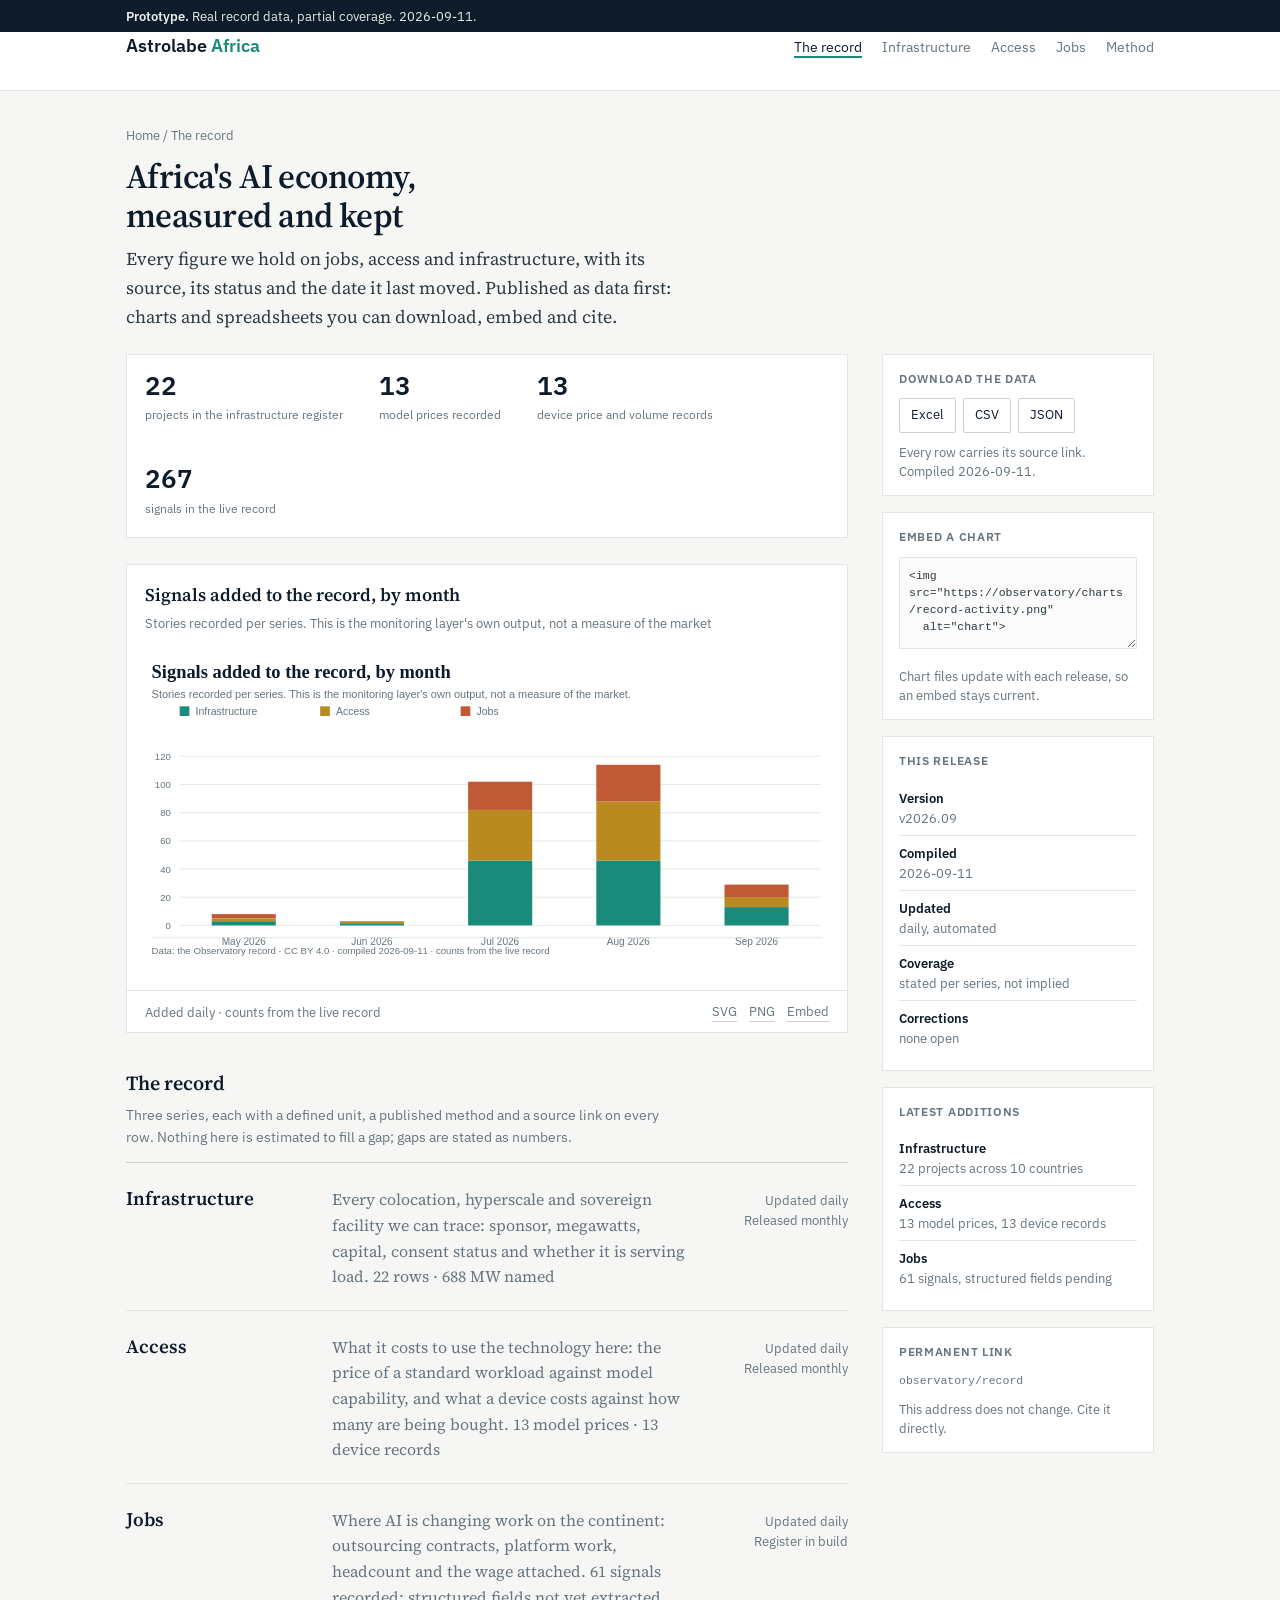
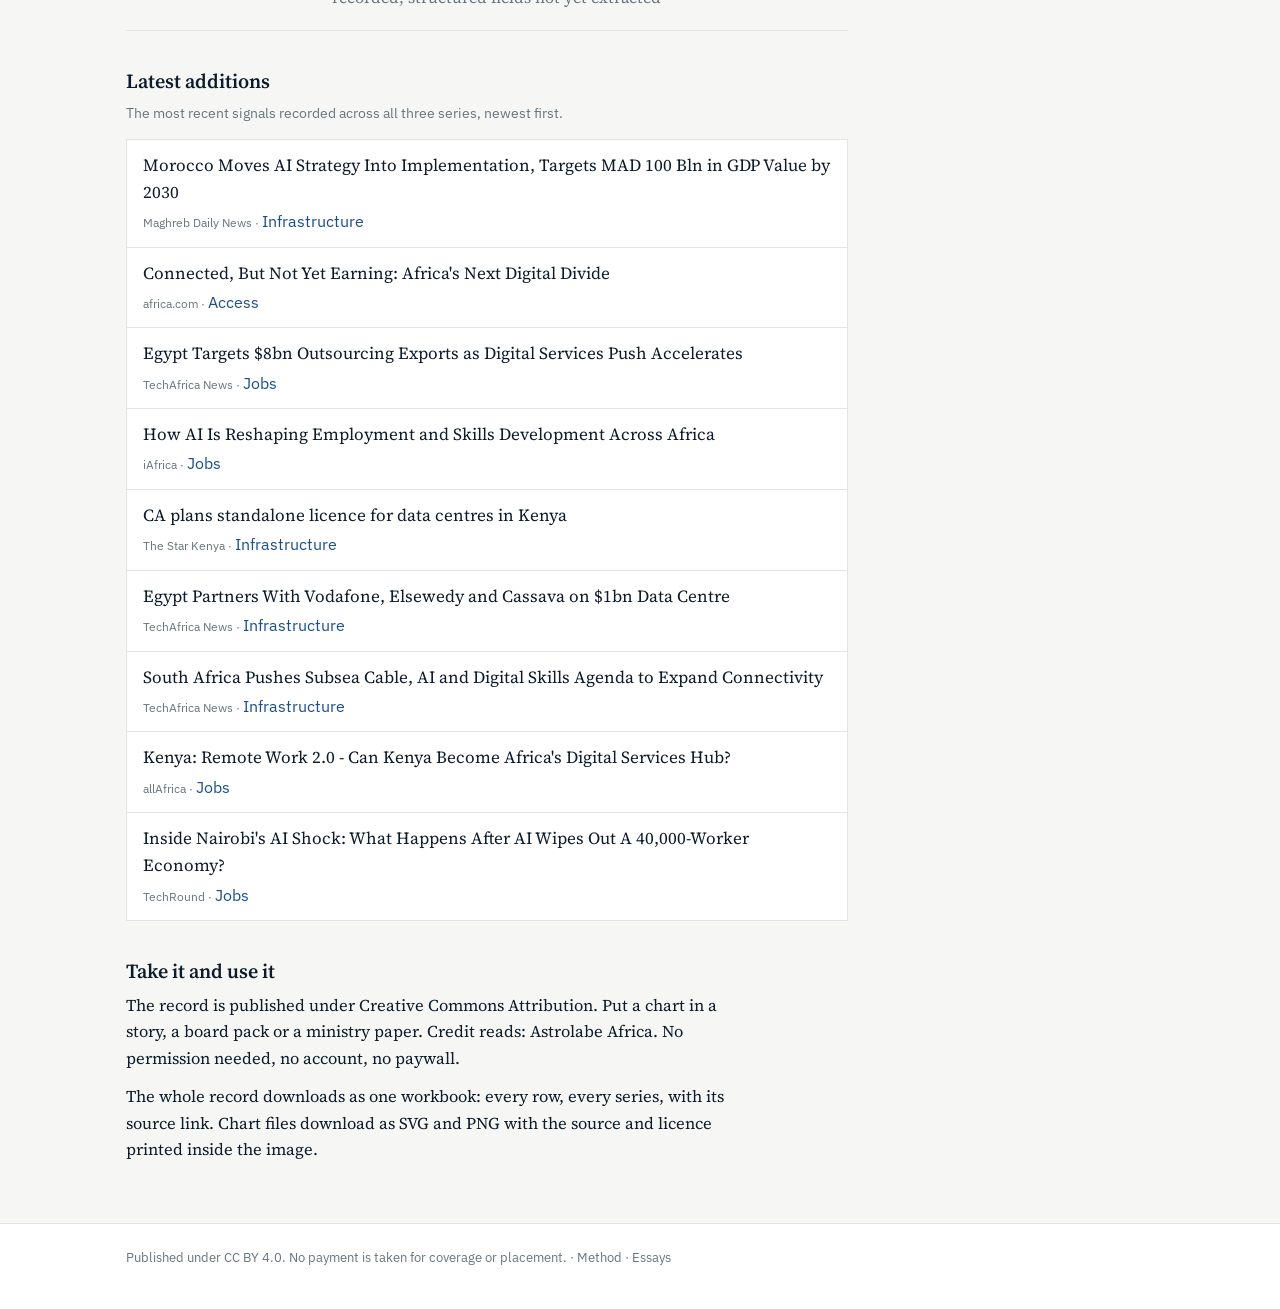
==== index.html @ ad00f9d3 "Whole site in the shareable-chart system Home (monitoring index), Infrastructure, Access, Jobs, Meth" ====
<!DOCTYPE html>
<html lang="en">
<head>
<meta charset="utf-8">
<meta name="viewport" content="width=device-width, initial-scale=1">
<title>The record — Africa&#x27;s AI economy, measured</title>
<link rel="preconnect" href="https://fonts.googleapis.com">
<link rel="preconnect" href="https://fonts.gstatic.com" crossorigin>
<link href="https://fonts.googleapis.com/css2?family=Source+Serif+4:opsz,wght@8..60,400;8..60,600&family=IBM+Plex+Sans:wght@400;500;600&display=swap" rel="stylesheet">
<link rel="stylesheet" href="css/style.css">
</head>
<body>
<div class="flag"><div class="wrap"><b>Prototype.</b> Real record data, partial coverage. 2026-09-11.</div></div>
<header class="masthead"><div class="wrap">
  <a class="mark" href="index.html">Astrolabe <span>Africa</span></a>
  <nav class="nav"><a class="here" href="index.html">The record</a><a href="infrastructure.html">Infrastructure</a><a href="access.html">Access</a><a href="jobs.html">Jobs</a><a href="method.html">Method</a></nav>
</div></header>
<header class="title"><div class="wrap">
  <div class="crumb"><a href="index.html">Home</a> / The record</div>
  <h1>Africa&#x27;s AI economy, measured and kept</h1>
  <p class="standfirst">Every figure we hold on jobs, access and infrastructure, with its source, its status and the date it last moved. Published as data first: charts and spreadsheets you can download, embed and cite.</p>
</div></header>
<div class="wrap layout">
  <div>
    <div class="readout">
      <div><b>22</b><small>projects in the infrastructure register</small></div>
      <div><b>13</b><small>model prices recorded</small></div>
      <div><b>13</b><small>device price and volume records</small></div>
      <div><b>267</b><small>signals in the live record</small></div>
    </div>
    
    <div class="frame">
      <div class="frame-head">
        <h2>Signals added to the record, by month</h2>
        <p>Stories recorded per series. This is the monitoring layer&#x27;s own output, not a measure of the market</p>
      </div>
      <img src="charts/record-activity.svg" alt="Signals added to the record, by month">
      <div class="frame-foot">
        <span>Added daily · counts from the live record</span>
        <span class="dl">
          <a href="charts/record-activity.svg" download>SVG</a>
          <a href="charts/record-activity.png" download>PNG</a>
          <a href="#embed">Embed</a>
        </span>
      </div>
    </div>
    <h2 class="sec">The record</h2>
    <p class="sec-note">Three series, each with a defined unit, a published method and a source link on every row.
    Nothing here is estimated to fill a gap; gaps are stated as numbers.</p>
    
    <div class="series">
      <div class="row">
        <div><h3><a href="infrastructure.html">Infrastructure</a></h3></div>
        <div><p>Every colocation, hyperscale and sovereign facility we can trace: sponsor, megawatts, capital,
        consent status and whether it is serving load. <span class="muted">22 rows ·
        688 MW named</span></p></div>
        <div class="cad">Updated daily<br>Released monthly</div>
      </div>
      <div class="row">
        <div><h3><a href="access.html">Access</a></h3></div>
        <div><p>What it costs to use the technology here: the price of a standard workload against model
        capability, and what a device costs against how many are being bought. <span class="muted">
        13 model prices · 13 device records</span></p></div>
        <div class="cad">Updated daily<br>Released monthly</div>
      </div>
      <div class="row">
        <div><h3><a href="jobs.html">Jobs</a></h3></div>
        <div><p>Where AI is changing work on the continent: outsourcing contracts, platform work, headcount
        and the wage attached. <span class="muted">61 signals recorded; structured fields
        not yet extracted</span></p></div>
        <div class="cad">Updated daily<br>Register in build</div>
      </div>
    </div>
    <h2 class="sec">Latest additions</h2>
    <p class="sec-note">The most recent signals recorded across all three series, newest first.</p>
    <ul class="feed"><li><span class="feed-t">Morocco Moves AI Strategy Into Implementation, Targets MAD 100 Bln in GDP Value by 2030</span><span class="meta">Maghreb Daily News · <a href="infrastructure.html">Infrastructure</a></span></li><li><span class="feed-t">Connected, But Not Yet Earning: Africa&#x27;s Next Digital Divide</span><span class="meta">africa.com · <a href="access.html">Access</a></span></li><li><span class="feed-t">Egypt Targets $8bn Outsourcing Exports as Digital Services Push Accelerates</span><span class="meta">TechAfrica News · <a href="jobs.html">Jobs</a></span></li><li><span class="feed-t">How AI Is Reshaping Employment and Skills Development Across Africa</span><span class="meta">iAfrica · <a href="jobs.html">Jobs</a></span></li><li><span class="feed-t">CA plans standalone licence for data centres in Kenya</span><span class="meta">The Star Kenya · <a href="infrastructure.html">Infrastructure</a></span></li><li><span class="feed-t">Egypt Partners With Vodafone, Elsewedy and Cassava on $1bn Data Centre</span><span class="meta">TechAfrica News · <a href="infrastructure.html">Infrastructure</a></span></li><li><span class="feed-t">South Africa Pushes Subsea Cable, AI and Digital Skills Agenda to Expand Connectivity</span><span class="meta">TechAfrica News · <a href="infrastructure.html">Infrastructure</a></span></li><li><span class="feed-t">Kenya: Remote Work 2.0 - Can Kenya Become Africa&#x27;s Digital Services Hub?</span><span class="meta">allAfrica · <a href="jobs.html">Jobs</a></span></li><li><span class="feed-t">Inside Nairobi&#x27;s AI Shock: What Happens After AI Wipes Out A 40,000-Worker Economy?</span><span class="meta">TechRound · <a href="jobs.html">Jobs</a></span></li></ul>
    <h2 class="sec">Take it and use it</h2>
    <div class="prose">
      <p>The record is published under Creative Commons Attribution. Put a chart in a story, a board pack or a
      ministry paper. Credit reads: Astrolabe Africa. No permission needed, no account, no paywall.</p>
      <p>The whole record downloads as one workbook: every row, every series, with its source link. Chart files
      download as SVG and PNG with the source and licence printed inside the image.</p>
    </div></div>

  <aside class="side">
    <div class="box">
      <h3>Download the data</h3>
      <div class="files"><a href="data/ai-access-observatory.xlsx" download>Excel</a><a href="data/items.csv" download>CSV</a><a href="data/items.json" download>JSON</a></div>
      <p>Every row carries its source link. Compiled 2026-09-11.</p>
    </div>
    <div class="box" id="embed">
      <h3>Embed a chart</h3>
      <textarea readonly>&lt;img src="https://observatory/charts/record-activity.png"
  alt="chart"&gt;</textarea>
      <p>Chart files update with each release, so an embed stays current.</p>
    </div>
    <div class="box">
      <h3>This release</h3>
      <ul><li><b>Version</b>v2026.09</li><li><b>Compiled</b>2026-09-11</li><li><b>Updated</b>daily, automated</li><li><b>Coverage</b>stated per series, not implied</li><li><b>Corrections</b>none open</li></ul>
    </div>
    <div class="box">
      <h3>Latest additions</h3>
      <ul><li><b>Infrastructure</b>22 projects across 10 countries</li><li><b>Access</b>13 model prices, 13 device records</li><li><b>Jobs</b>61 signals, structured fields pending</li></ul>
    </div>
    <div class="box">
      <h3>Permanent link</h3>
      <div class="perm">observatory/record</div>
      <p>This address does not change. Cite it directly.</p>
    </div>
  </aside>
</div>
<footer><div class="wrap">
  Published under CC BY 4.0. No payment is taken for coverage or placement.
  · <a href="method.html">Method</a> · <a href="analysis.html">Essays</a>
</div></footer>
</body>
</html>
---- css/style.css ----
/* Observatory design system: one ground, one ink, colour reserved for data.
   Serif for reading, sans for numerals and interface. Thin rules, no shadow. */
:root{
  --ground:#F6F7F5; --surface:#FFFFFF; --ink:#0D1B2A; --muted:#66757F;
  --rule:#E2E5E2; --rule-strong:#C9D2CB;
  --live:#1A8A7A; --plan:#B98A1F; --jobs:#C05A36; --action:#1B4F8A;
  --serif:"Source Serif 4",Georgia,"Times New Roman",serif;
  --sans:"IBM Plex Sans",-apple-system,"Segoe UI",Helvetica,Arial,sans-serif;
}
*{box-sizing:border-box}
body{margin:0;background:var(--ground);color:var(--ink);font-family:var(--serif);font-size:17px;
     line-height:1.6;font-variant-numeric:tabular-nums;-webkit-font-smoothing:antialiased}
a{color:var(--action);text-decoration:none;border-bottom:1px solid rgba(27,79,138,.28)}
a:hover{border-bottom-color:var(--action)}
a:focus-visible,button:focus-visible{outline:2px solid var(--action);outline-offset:3px}
.wrap{max-width:1080px;margin:0 auto;padding:0 26px}

/* chrome */
.flag{background:var(--ink);color:#E7EDE8;font-family:var(--sans);font-size:12.5px;padding:6px 0}
.flag b{font-weight:600}
.masthead{background:var(--surface);border-bottom:1px solid var(--rule)}
.masthead .wrap{display:flex;align-items:baseline;gap:30px;height:58px}
.mark{font-family:var(--sans);font-weight:600;font-size:18px;color:var(--ink);border:0}
.mark span{color:var(--live)}
.nav{margin-left:auto;display:flex;gap:20px;font-family:var(--sans);font-size:14px}
.nav a{color:var(--muted);border:0}
.nav a:hover{color:var(--ink)}
.nav a.here{color:var(--ink);box-shadow:inset 0 -2px 0 var(--live)}

/* page title */
header.title{padding:34px 0 22px}
.crumb{font-family:var(--sans);font-size:12.5px;color:var(--muted);margin-bottom:12px}
.crumb a{color:var(--muted);border:0}
h1{font-size:34px;line-height:1.15;letter-spacing:-.016em;margin:0 0 10px;max-width:26ch;font-weight:600}
.standfirst{font-size:18px;color:#2C3A43;margin:0;max-width:64ch}

/* layout */
.layout{display:grid;grid-template-columns:minmax(0,1fr) 272px;gap:34px;padding-bottom:48px;align-items:start}

/* chart frame: the unit of publication */
.frame{background:var(--surface);border:1px solid var(--rule);margin-bottom:26px}
.frame-head{padding:16px 18px 0}
.frame-head h2{font-size:18px;font-weight:600;margin:0 0 3px}
.frame-head p{font-family:var(--sans);font-size:12.5px;color:var(--muted);margin:0}
.frame img{display:block;width:100%;height:auto;padding:12px 0 0}
.frame-foot{display:flex;gap:14px;align-items:center;flex-wrap:wrap;border-top:1px solid var(--rule);
            margin-top:12px;padding:10px 18px;font-family:var(--sans);font-size:12.5px;color:var(--muted)}
.frame-foot .dl{margin-left:auto;display:flex;gap:12px}
.frame-foot a{color:var(--muted);border-bottom-color:var(--rule-strong)}
.frame-foot a:hover{color:var(--ink);border-bottom-color:var(--ink)}

/* sections and prose */
h2.sec{font-size:20px;font-weight:600;margin:34px 0 6px}
.sec-note{font-family:var(--sans);font-size:13.5px;color:var(--muted);margin:0 0 14px;max-width:70ch}
.prose{max-width:70ch}
.prose h3{font-size:16.5px;margin:20px 0 5px}
.prose h3:first-child{margin-top:0}
.prose p{margin:0 0 12px;font-size:16.5px}
.prose p.bullet{padding-left:16px;text-indent:-16px;color:#2C3A43}

/* register tables */
table.register{width:100%;border-collapse:collapse;background:var(--surface);border:1px solid var(--rule);
               font-family:var(--sans);font-size:13.5px;margin-bottom:8px}
.register th{text-align:left;font-weight:600;color:var(--muted);font-size:11.5px;letter-spacing:.06em;
             text-transform:uppercase;padding:11px 12px;border-bottom:1px solid var(--rule-strong)}
.register td{padding:11px 12px;border-bottom:1px solid var(--rule);vertical-align:top}
.register tr:last-child td{border-bottom:0}
.register td.num{text-align:right;white-space:nowrap}
.register .pr a{font-weight:600;border:0}
.register .sub{display:block;color:var(--muted);font-size:12px;margin-top:2px}
.register .chg{color:var(--muted);font-size:12.5px;white-space:nowrap}
.register .muted{color:#9AA6A0}
.register a.src{color:var(--muted);border:0;font-size:12.5px}
.st{display:inline-flex;align-items:center;gap:6px;white-space:nowrap}
.st i{width:7px;height:7px;border-radius:50%;display:inline-block}
.st.live i{background:var(--live)}
.st.build i{background:var(--plan)}
.st.soft i{background:#9AA6A0}
.st.official i{background:var(--live)}
.st.reported i{background:var(--plan)}
.st.third i{background:#9AA6A0}

/* readouts */
.readout{display:flex;gap:36px;flex-wrap:wrap;background:var(--surface);border:1px solid var(--rule);
         padding:16px 18px;margin-bottom:26px}
.readout div{min-width:110px}
.readout b{display:block;font-family:var(--sans);font-size:26px;font-weight:600;line-height:1.15}
.readout small{font-family:var(--sans);font-size:12px;color:var(--muted)}

/* series index */
.series{border-top:1px solid var(--rule-strong);margin-bottom:26px}
.series .row{display:grid;grid-template-columns:180px minmax(0,1fr) 132px;gap:26px;padding:20px 0;
             border-bottom:1px solid var(--rule);align-items:baseline}
.series h3{margin:0;font-size:19px;font-weight:600}
.series h3 a{border:0;color:inherit}
.series p{margin:4px 0 0;color:var(--muted);font-size:16px}
.series .cad{font-family:var(--sans);font-size:12.5px;color:var(--muted);text-align:right}

/* feed */
ul.feed{list-style:none;margin:0 0 26px;padding:0;background:var(--surface);border:1px solid var(--rule)}
ul.feed li{padding:12px 16px;border-bottom:1px solid var(--rule)}
ul.feed li:last-child{border-bottom:0}
ul.feed a{border:0;font-size:16px}
ul.feed .meta{display:block;font-family:var(--sans);font-size:12px;color:var(--muted);margin-top:3px}

/* side rail */
.side .box{background:var(--surface);border:1px solid var(--rule);padding:15px 16px;margin-bottom:16px}
.side h3{font-family:var(--sans);font-size:11.5px;letter-spacing:.06em;text-transform:uppercase;
         color:var(--muted);margin:0 0 10px;font-weight:600}
.side .files{display:flex;flex-wrap:wrap;gap:7px}
.side .files a{font-family:var(--sans);font-size:13px;padding:6px 11px;border:1px solid var(--rule-strong);
               color:var(--ink);border-radius:2px}
.side .files a:hover{border-color:var(--ink)}
.side p{font-family:var(--sans);font-size:12.5px;color:var(--muted);margin:10px 0 0;line-height:1.5}
.side ul{margin:0;padding:0;list-style:none;font-family:var(--sans);font-size:12.5px}
.side li{padding:7px 0;border-bottom:1px solid var(--rule);color:var(--muted)}
.side li:last-child{border-bottom:0}
.side li b{display:block;color:var(--ink);font-weight:600}
.side textarea{width:100%;height:92px;padding:9px;border:1px solid var(--rule);background:#FAFBFA;color:#2C3A43;
               resize:vertical;line-height:1.5;font-family:ui-monospace,Menlo,Consolas,monospace;font-size:11.5px}
.perm{font-family:ui-monospace,Menlo,Consolas,monospace;font-size:11.5px;color:var(--muted);word-break:break-all}

footer{background:var(--surface);border-top:1px solid var(--rule);padding:24px 0 40px;
       font-family:var(--sans);font-size:13px;color:var(--muted)}
footer a{color:var(--muted);border:0}
footer a:hover{color:var(--ink)}

@media (max-width:900px){
  .layout{grid-template-columns:1fr}
  .nav{display:none}
  h1{font-size:27px}
  .series .row{grid-template-columns:1fr;gap:6px}
  .series .cad{text-align:left}
}
@media (prefers-reduced-motion:reduce){*{transition:none!important;animation:none!important}}
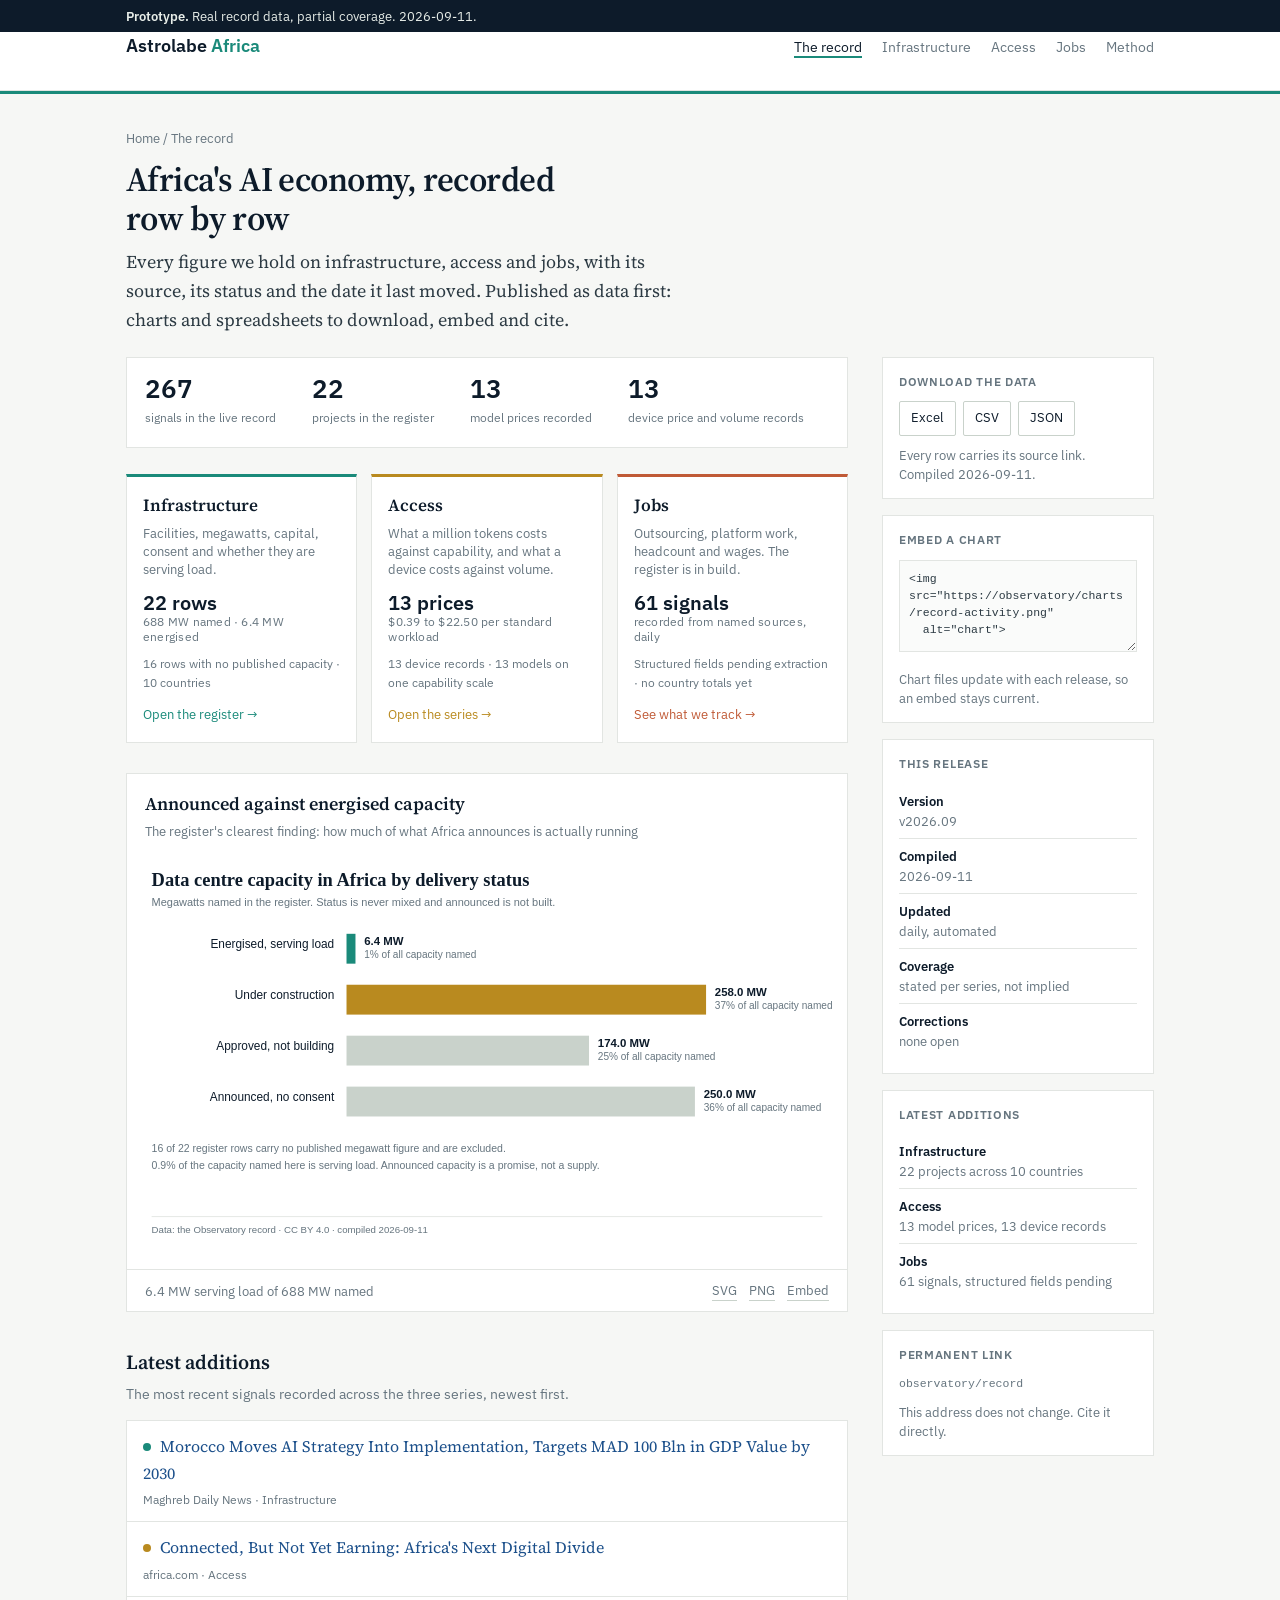
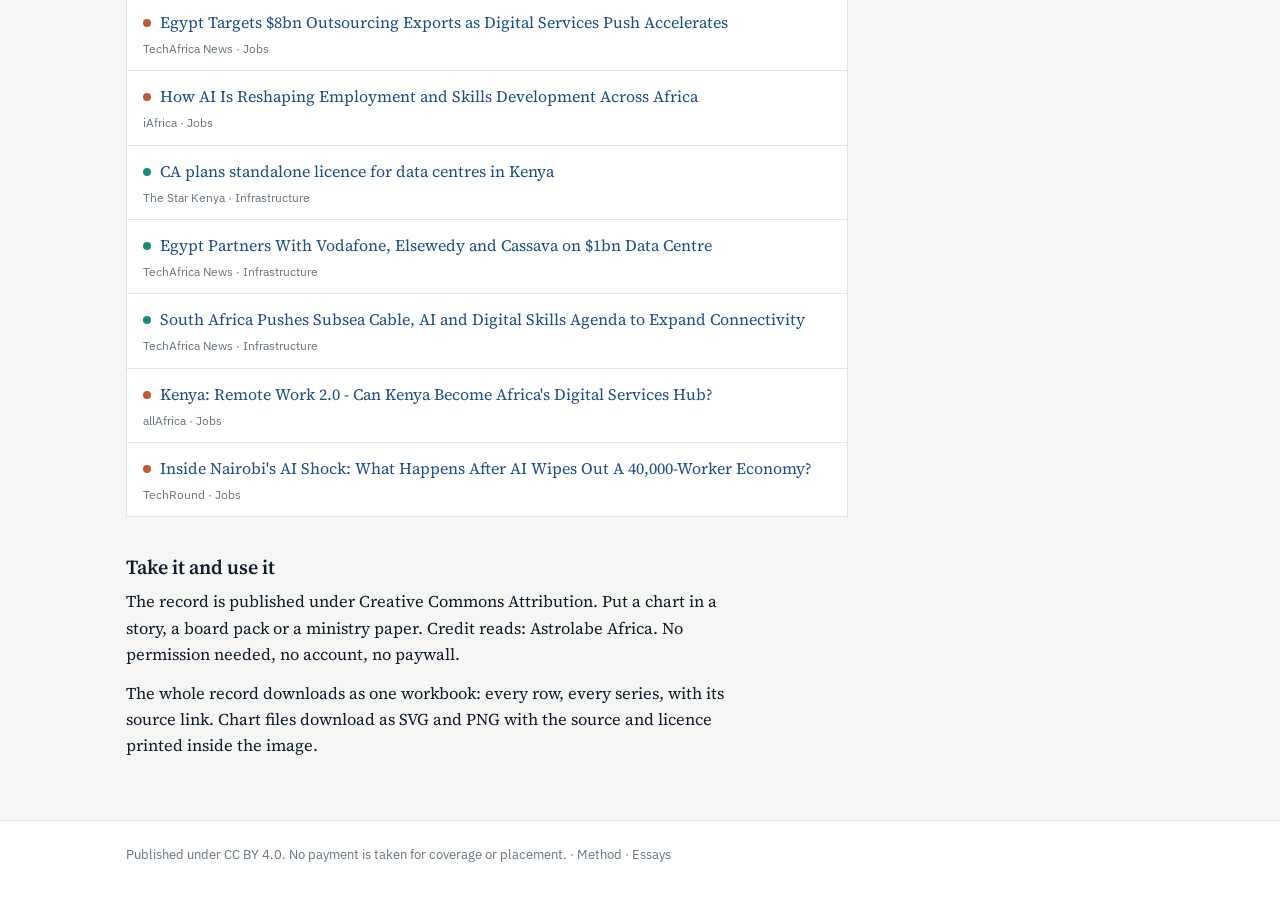
==== commit 1e95ba85: "Whole site in the shareable-chart system Home (monitoring index), Infrastructure, Access, Jobs, Meth" ====
--- a/index.html
+++ b/index.html
@@ -15,65 +15,63 @@
   <a class="mark" href="index.html">Astrolabe <span>Africa</span></a>
   <nav class="nav"><a class="here" href="index.html">The record</a><a href="infrastructure.html">Infrastructure</a><a href="access.html">Access</a><a href="jobs.html">Jobs</a><a href="method.html">Method</a></nav>
 </div></header>
+<div class="accent-rule"></div>
 <header class="title"><div class="wrap">
   <div class="crumb"><a href="index.html">Home</a> / The record</div>
-  <h1>Africa&#x27;s AI economy, measured and kept</h1>
-  <p class="standfirst">Every figure we hold on jobs, access and infrastructure, with its source, its status and the date it last moved. Published as data first: charts and spreadsheets you can download, embed and cite.</p>
+  <h1>Africa&#x27;s AI economy, recorded row by row</h1>
+  <p class="standfirst">Every figure we hold on infrastructure, access and jobs, with its source, its status and the date it last moved. Published as data first: charts and spreadsheets to download, embed and cite.</p>
 </div></header>
 <div class="wrap layout">
   <div>
     <div class="readout">
-      <div><b>22</b><small>projects in the infrastructure register</small></div>
+      <div><b>267</b><small>signals in the live record</small></div>
+      <div><b>22</b><small>projects in the register</small></div>
       <div><b>13</b><small>model prices recorded</small></div>
       <div><b>13</b><small>device price and volume records</small></div>
-      <div><b>267</b><small>signals in the live record</small></div>
+    </div>
+    
+    <div class="buckets">
+      <div class="bucket b-infra">
+        <h3><a href="infrastructure.html">Infrastructure</a></h3>
+        <p class="what">Facilities, megawatts, capital, consent and whether they are serving load.</p>
+        <div class="stat">22 rows<small>688 MW named · 6.4 MW energised</small></div>
+        <div class="rows">16 rows with no published capacity · 10 countries</div>
+        <a class="go" href="infrastructure.html">Open the register &rarr;</a>
+      </div>
+      <div class="bucket b-access">
+        <h3><a href="access.html">Access</a></h3>
+        <p class="what">What a million tokens costs against capability, and what a device costs against volume.</p>
+        <div class="stat">13 prices<small>$0.39 to $22.50 per standard workload</small></div>
+        <div class="rows">13 device records · 13 models on one capability scale</div>
+        <a class="go" href="access.html">Open the series &rarr;</a>
+      </div>
+      <div class="bucket b-jobs">
+        <h3><a href="jobs.html">Jobs</a></h3>
+        <p class="what">Outsourcing, platform work, headcount and wages. The register is in build.</p>
+        <div class="stat">61 signals<small>recorded from named sources, daily</small></div>
+        <div class="rows">Structured fields pending extraction · no country totals yet</div>
+        <a class="go" href="jobs.html">See what we track &rarr;</a>
+      </div>
     </div>
     
     <div class="frame">
       <div class="frame-head">
-        <h2>Signals added to the record, by month</h2>
-        <p>Stories recorded per series. This is the monitoring layer&#x27;s own output, not a measure of the market</p>
+        <h2>Announced against energised capacity</h2>
+        <p>The register&#x27;s clearest finding: how much of what Africa announces is actually running</p>
       </div>
-      <img src="charts/record-activity.svg" alt="Signals added to the record, by month">
+      <img src="charts/infra-capacity-by-status.svg" alt="Announced against energised capacity">
       <div class="frame-foot">
-        <span>Added daily · counts from the live record</span>
+        <span>6.4 MW serving load of 688 MW named</span>
         <span class="dl">
-          <a href="charts/record-activity.svg" download>SVG</a>
-          <a href="charts/record-activity.png" download>PNG</a>
+          <a href="charts/infra-capacity-by-status.svg" download>SVG</a>
+          <a href="charts/infra-capacity-by-status.png" download>PNG</a>
           <a href="#embed">Embed</a>
         </span>
       </div>
     </div>
-    <h2 class="sec">The record</h2>
-    <p class="sec-note">Three series, each with a defined unit, a published method and a source link on every row.
-    Nothing here is estimated to fill a gap; gaps are stated as numbers.</p>
-    
-    <div class="series">
-      <div class="row">
-        <div><h3><a href="infrastructure.html">Infrastructure</a></h3></div>
-        <div><p>Every colocation, hyperscale and sovereign facility we can trace: sponsor, megawatts, capital,
-        consent status and whether it is serving load. <span class="muted">22 rows ·
-        688 MW named</span></p></div>
-        <div class="cad">Updated daily<br>Released monthly</div>
-      </div>
-      <div class="row">
-        <div><h3><a href="access.html">Access</a></h3></div>
-        <div><p>What it costs to use the technology here: the price of a standard workload against model
-        capability, and what a device costs against how many are being bought. <span class="muted">
-        13 model prices · 13 device records</span></p></div>
-        <div class="cad">Updated daily<br>Released monthly</div>
-      </div>
-      <div class="row">
-        <div><h3><a href="jobs.html">Jobs</a></h3></div>
-        <div><p>Where AI is changing work on the continent: outsourcing contracts, platform work, headcount
-        and the wage attached. <span class="muted">61 signals recorded; structured fields
-        not yet extracted</span></p></div>
-        <div class="cad">Updated daily<br>Register in build</div>
-      </div>
-    </div>
     <h2 class="sec">Latest additions</h2>
-    <p class="sec-note">The most recent signals recorded across all three series, newest first.</p>
-    <ul class="feed"><li><span class="feed-t">Morocco Moves AI Strategy Into Implementation, Targets MAD 100 Bln in GDP Value by 2030</span><span class="meta">Maghreb Daily News · <a href="infrastructure.html">Infrastructure</a></span></li><li><span class="feed-t">Connected, But Not Yet Earning: Africa&#x27;s Next Digital Divide</span><span class="meta">africa.com · <a href="access.html">Access</a></span></li><li><span class="feed-t">Egypt Targets $8bn Outsourcing Exports as Digital Services Push Accelerates</span><span class="meta">TechAfrica News · <a href="jobs.html">Jobs</a></span></li><li><span class="feed-t">How AI Is Reshaping Employment and Skills Development Across Africa</span><span class="meta">iAfrica · <a href="jobs.html">Jobs</a></span></li><li><span class="feed-t">CA plans standalone licence for data centres in Kenya</span><span class="meta">The Star Kenya · <a href="infrastructure.html">Infrastructure</a></span></li><li><span class="feed-t">Egypt Partners With Vodafone, Elsewedy and Cassava on $1bn Data Centre</span><span class="meta">TechAfrica News · <a href="infrastructure.html">Infrastructure</a></span></li><li><span class="feed-t">South Africa Pushes Subsea Cable, AI and Digital Skills Agenda to Expand Connectivity</span><span class="meta">TechAfrica News · <a href="infrastructure.html">Infrastructure</a></span></li><li><span class="feed-t">Kenya: Remote Work 2.0 - Can Kenya Become Africa&#x27;s Digital Services Hub?</span><span class="meta">allAfrica · <a href="jobs.html">Jobs</a></span></li><li><span class="feed-t">Inside Nairobi&#x27;s AI Shock: What Happens After AI Wipes Out A 40,000-Worker Economy?</span><span class="meta">TechRound · <a href="jobs.html">Jobs</a></span></li></ul>
+    <p class="sec-note">The most recent signals recorded across the three series, newest first.</p>
+    <ul class="feed"><li><span class="dot dot-infra"></span><a href="https://www.maghrebdailynews.com/15755-morocco-moves-ai-strategy-into-implementation-targets-mad-100-bln-in-gdp-value-by-2030.html" target="_blank" rel="noopener">Morocco Moves AI Strategy Into Implementation, Targets MAD 100 Bln in GDP Value by 2030</a><span class="meta">Maghreb Daily News · Infrastructure</span></li><li><span class="dot dot-access"></span><a href="https://www.africa.com/business/connected-but-not-yet-earning-africas-next-digital-divide" target="_blank" rel="noopener">Connected, But Not Yet Earning: Africa&#x27;s Next Digital Divide</a><span class="meta">africa.com · Access</span></li><li><span class="dot dot-jobs"></span><a href="https://techafricanews.com/2026/09/09/egypt-8bn-outsourcing-exports-digital-services/" target="_blank" rel="noopener">Egypt Targets $8bn Outsourcing Exports as Digital Services Push Accelerates</a><span class="meta">TechAfrica News · Jobs</span></li><li><span class="dot dot-jobs"></span><a href="https://iafrica.com/how-ai-is-reshaping-employment-and-skills-development-across-africa/" target="_blank" rel="noopener">How AI Is Reshaping Employment and Skills Development Across Africa</a><span class="meta">iAfrica · Jobs</span></li><li><span class="dot dot-infra"></span><a href="https://www.the-star.co.ke/sasa/technology/2026-09-08-ca-plans-standalone-licence-for-data-centres-in-kenya" target="_blank" rel="noopener">CA plans standalone licence for data centres in Kenya</a><span class="meta">The Star Kenya · Infrastructure</span></li><li><span class="dot dot-infra"></span><a href="https://techafricanews.com/2026/09/08/egypt-vodafone-elsewedy-cassava-1bn-data-centre/" target="_blank" rel="noopener">Egypt Partners With Vodafone, Elsewedy and Cassava on $1bn Data Centre</a><span class="meta">TechAfrica News · Infrastructure</span></li><li><span class="dot dot-infra"></span><a href="https://techafricanews.com/2026/09/08/south-africa-subsea-cable-ai-digital-skills-connectivity/" target="_blank" rel="noopener">South Africa Pushes Subsea Cable, AI and Digital Skills Agenda to Expand Connectivity</a><span class="meta">TechAfrica News · Infrastructure</span></li><li><span class="dot dot-jobs"></span><a href="https://allafrica.com/stories/202609080096.html" target="_blank" rel="noopener">Kenya: Remote Work 2.0 - Can Kenya Become Africa&#x27;s Digital Services Hub?</a><span class="meta">allAfrica · Jobs</span></li><li><span class="dot dot-jobs"></span><a href="https://techround.co.uk/artificial-intelligence/inside-nairobis-ai-shock-what-happens-after-ai-wipes-out-a-40000-worker-economy/" target="_blank" rel="noopener">Inside Nairobi&#x27;s AI Shock: What Happens After AI Wipes Out A 40,000-Worker Economy?</a><span class="meta">TechRound · Jobs</span></li></ul>
     <h2 class="sec">Take it and use it</h2>
     <div class="prose">
       <p>The record is published under Creative Commons Attribution. Put a chart in a story, a board pack or a
--- a/css/style.css
+++ b/css/style.css
@@ -25,7 +25,7 @@
 .nav{margin-left:auto;display:flex;gap:20px;font-family:var(--sans);font-size:14px}
 .nav a{color:var(--muted);border:0}
 .nav a:hover{color:var(--ink)}
-.nav a.here{color:var(--ink);box-shadow:inset 0 -2px 0 var(--live)}
+.nav a.here{color:var(--ink);box-shadow:inset 0 -2px 0 var(--accent,var(--live))}
 
 /* page title */
 header.title{padding:34px 0 22px}
@@ -133,3 +133,36 @@
   .series .cad{text-align:left}
 }
 @media (prefers-reduced-motion:reduce){*{transition:none!important;animation:none!important}}
+
+
+/* ---------- per-pillar identity: the bucket colours ---------- */
+body.dim-jobs{--accent:#C05A36}
+body.dim-access{--accent:#B98A1F}
+body.dim-infra{--accent:#1A8A7A}
+.accent-rule{height:3px;background:var(--accent,var(--live))}
+.crumb .chip{display:inline-block;width:9px;height:9px;border-radius:50%;background:var(--accent,var(--live));margin-right:7px}
+
+/* ---------- bucket cards (home) ---------- */
+.buckets{display:grid;grid-template-columns:repeat(3,minmax(0,1fr));gap:14px;margin:0 0 30px}
+.bucket{background:var(--surface);border:1px solid var(--rule);border-top:3px solid var(--b);padding:15px 16px 14px}
+.bucket h3{margin:0 0 2px;font-size:17px;font-weight:600}
+.bucket h3 a{color:inherit;border:0}
+.bucket .what{margin:5px 0 12px;font-family:var(--sans);font-size:12.5px;color:var(--muted);line-height:1.45}
+.bucket .stat{font-family:var(--sans);font-size:20px;font-weight:600;line-height:1.25}
+.bucket .stat small{display:block;font-size:11.5px;font-weight:400;color:var(--muted);letter-spacing:.02em}
+.bucket .rows{margin-top:10px;font-family:var(--sans);font-size:12px;color:var(--muted)}
+.bucket .go{display:inline-block;margin-top:12px;font-family:var(--sans);font-size:12.5px;color:var(--b);border:0}
+.bucket .go:hover{border-bottom:1px solid var(--b)}
+.b-jobs{--b:#C05A36}
+.b-access{--b:#B98A1F}
+.b-infra{--b:#1A8A7A}
+
+/* ---------- series dots in the record feeds ---------- */
+.dot{display:inline-block;width:8px;height:8px;border-radius:50%;margin-right:9px;vertical-align:1px}
+.dot-jobs{background:#C05A36}
+.dot-access{background:#B98A1F}
+.dot-infra{background:#1A8A7A}
+
+/* ---------- home hero ---------- */
+.lead{font-size:19px;max-width:60ch}
+@media (max-width:900px){.buckets{grid-template-columns:1fr}}
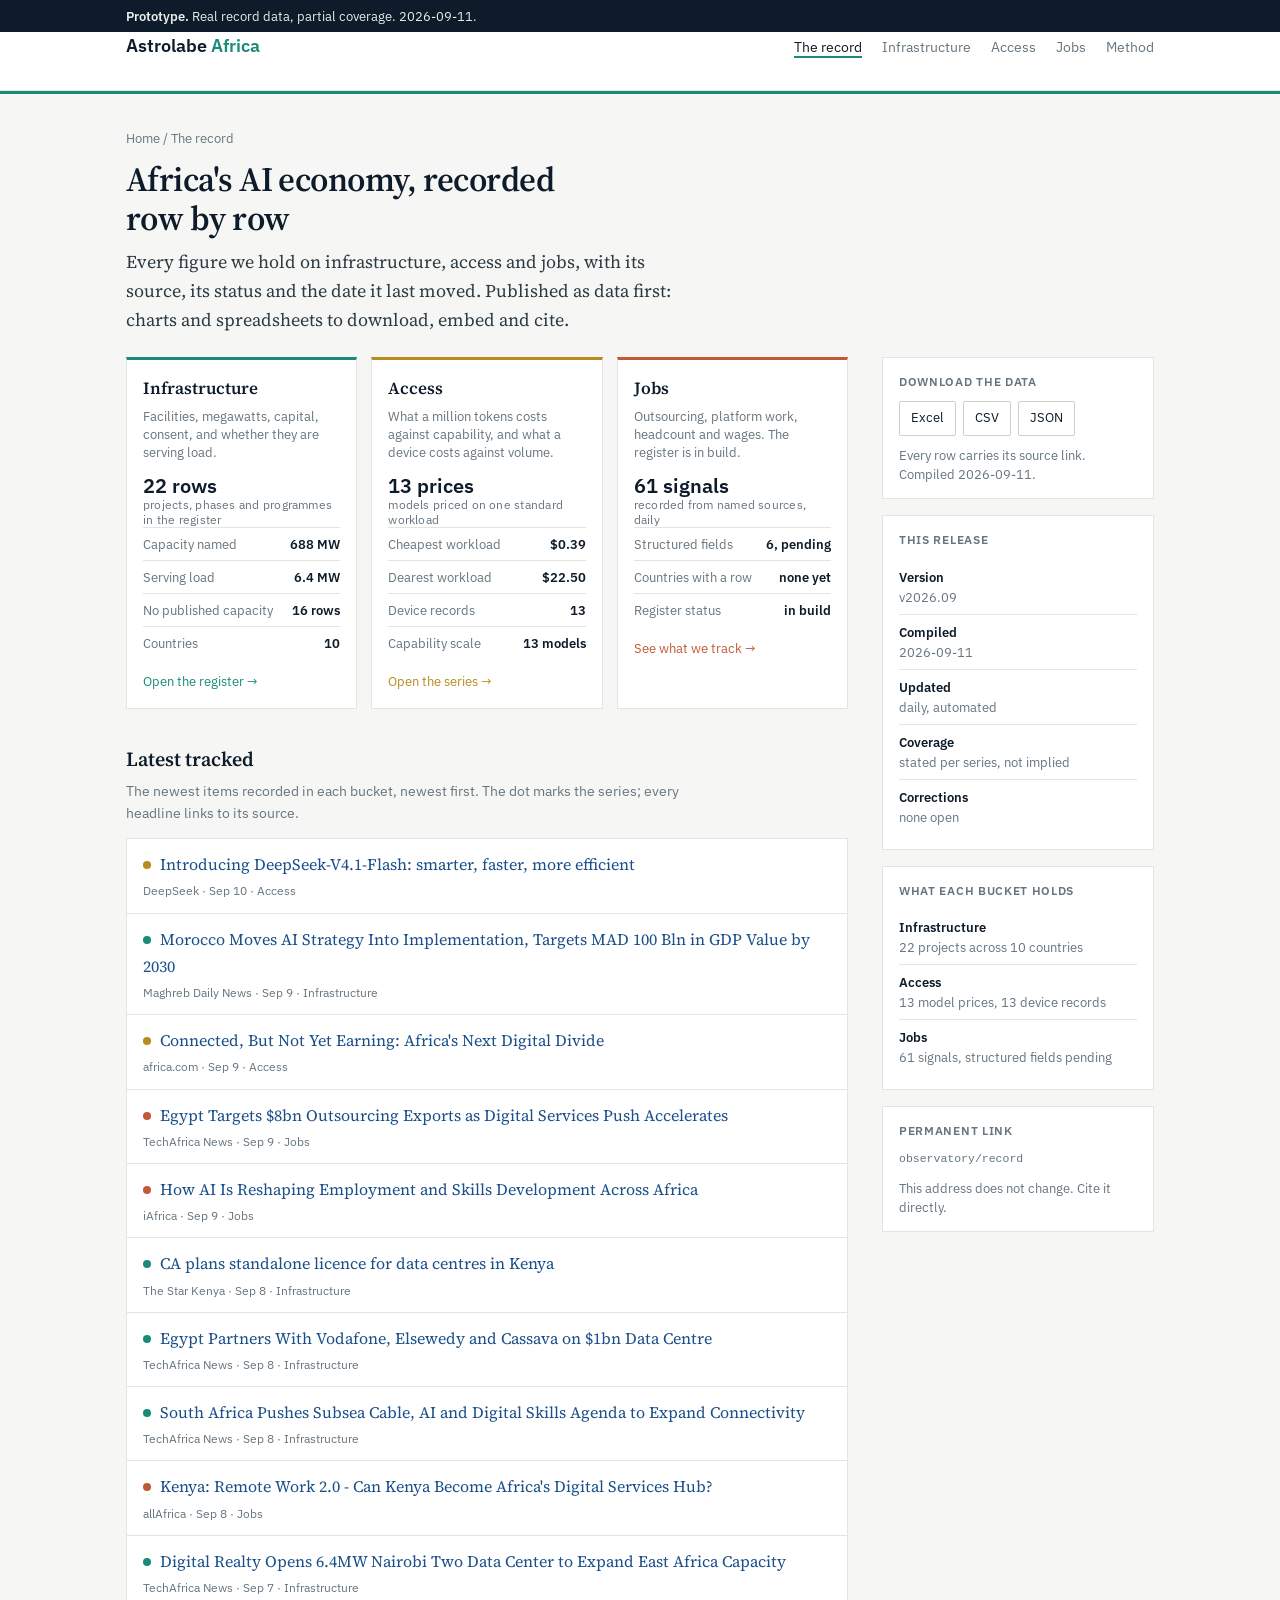
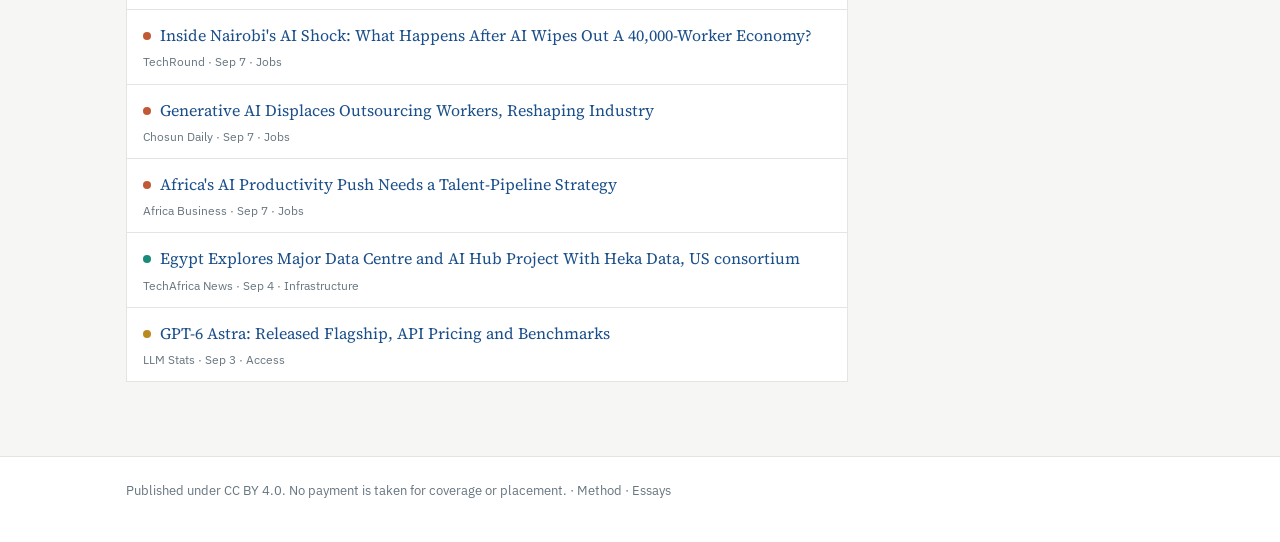
==== commit 5125468c: "Whole site in the shareable-chart system Home (monitoring index), Infrastructure, Access, Jobs, Meth" ====
--- a/index.html
+++ b/index.html
@@ -23,62 +23,42 @@
 </div></header>
 <div class="wrap layout">
   <div>
-    <div class="readout">
-      <div><b>267</b><small>signals in the live record</small></div>
-      <div><b>22</b><small>projects in the register</small></div>
-      <div><b>13</b><small>model prices recorded</small></div>
-      <div><b>13</b><small>device price and volume records</small></div>
-    </div>
     
     <div class="buckets">
       <div class="bucket b-infra">
         <h3><a href="infrastructure.html">Infrastructure</a></h3>
-        <p class="what">Facilities, megawatts, capital, consent and whether they are serving load.</p>
-        <div class="stat">22 rows<small>688 MW named · 6.4 MW energised</small></div>
-        <div class="rows">16 rows with no published capacity · 10 countries</div>
+        <p class="what">Facilities, megawatts, capital, consent, and whether they are serving load.</p>
+        <div class="stat">22 rows<small>projects, phases and programmes in the register</small></div>
+        <div class="line"><span>Capacity named</span><b>688 MW</b></div>
+        <div class="line"><span>Serving load</span><b>6.4 MW</b></div>
+        <div class="line"><span>No published capacity</span><b>16 rows</b></div>
+        <div class="line"><span>Countries</span><b>10</b></div>
         <a class="go" href="infrastructure.html">Open the register &rarr;</a>
       </div>
       <div class="bucket b-access">
         <h3><a href="access.html">Access</a></h3>
         <p class="what">What a million tokens costs against capability, and what a device costs against volume.</p>
-        <div class="stat">13 prices<small>$0.39 to $22.50 per standard workload</small></div>
-        <div class="rows">13 device records · 13 models on one capability scale</div>
+        <div class="stat">13 prices<small>models priced on one standard workload</small></div>
+        <div class="line"><span>Cheapest workload</span><b>$0.39</b></div>
+        <div class="line"><span>Dearest workload</span><b>$22.50</b></div>
+        <div class="line"><span>Device records</span><b>13</b></div>
+        <div class="line"><span>Capability scale</span><b>13 models</b></div>
         <a class="go" href="access.html">Open the series &rarr;</a>
       </div>
       <div class="bucket b-jobs">
         <h3><a href="jobs.html">Jobs</a></h3>
         <p class="what">Outsourcing, platform work, headcount and wages. The register is in build.</p>
         <div class="stat">61 signals<small>recorded from named sources, daily</small></div>
-        <div class="rows">Structured fields pending extraction · no country totals yet</div>
+        <div class="line"><span>Structured fields</span><b>6, pending</b></div>
+        <div class="line"><span>Countries with a row</span><b>none yet</b></div>
+        <div class="line"><span>Register status</span><b>in build</b></div>
         <a class="go" href="jobs.html">See what we track &rarr;</a>
       </div>
     </div>
-    
-    <div class="frame">
-      <div class="frame-head">
-        <h2>Announced against energised capacity</h2>
-        <p>The register&#x27;s clearest finding: how much of what Africa announces is actually running</p>
-      </div>
-      <img src="charts/infra-capacity-by-status.svg" alt="Announced against energised capacity">
-      <div class="frame-foot">
-        <span>6.4 MW serving load of 688 MW named</span>
-        <span class="dl">
-          <a href="charts/infra-capacity-by-status.svg" download>SVG</a>
-          <a href="charts/infra-capacity-by-status.png" download>PNG</a>
-          <a href="#embed">Embed</a>
-        </span>
-      </div>
-    </div>
-    <h2 class="sec">Latest additions</h2>
-    <p class="sec-note">The most recent signals recorded across the three series, newest first.</p>
-    <ul class="feed"><li><span class="dot dot-infra"></span><a href="https://www.maghrebdailynews.com/15755-morocco-moves-ai-strategy-into-implementation-targets-mad-100-bln-in-gdp-value-by-2030.html" target="_blank" rel="noopener">Morocco Moves AI Strategy Into Implementation, Targets MAD 100 Bln in GDP Value by 2030</a><span class="meta">Maghreb Daily News · Infrastructure</span></li><li><span class="dot dot-access"></span><a href="https://www.africa.com/business/connected-but-not-yet-earning-africas-next-digital-divide" target="_blank" rel="noopener">Connected, But Not Yet Earning: Africa&#x27;s Next Digital Divide</a><span class="meta">africa.com · Access</span></li><li><span class="dot dot-jobs"></span><a href="https://techafricanews.com/2026/09/09/egypt-8bn-outsourcing-exports-digital-services/" target="_blank" rel="noopener">Egypt Targets $8bn Outsourcing Exports as Digital Services Push Accelerates</a><span class="meta">TechAfrica News · Jobs</span></li><li><span class="dot dot-jobs"></span><a href="https://iafrica.com/how-ai-is-reshaping-employment-and-skills-development-across-africa/" target="_blank" rel="noopener">How AI Is Reshaping Employment and Skills Development Across Africa</a><span class="meta">iAfrica · Jobs</span></li><li><span class="dot dot-infra"></span><a href="https://www.the-star.co.ke/sasa/technology/2026-09-08-ca-plans-standalone-licence-for-data-centres-in-kenya" target="_blank" rel="noopener">CA plans standalone licence for data centres in Kenya</a><span class="meta">The Star Kenya · Infrastructure</span></li><li><span class="dot dot-infra"></span><a href="https://techafricanews.com/2026/09/08/egypt-vodafone-elsewedy-cassava-1bn-data-centre/" target="_blank" rel="noopener">Egypt Partners With Vodafone, Elsewedy and Cassava on $1bn Data Centre</a><span class="meta">TechAfrica News · Infrastructure</span></li><li><span class="dot dot-infra"></span><a href="https://techafricanews.com/2026/09/08/south-africa-subsea-cable-ai-digital-skills-connectivity/" target="_blank" rel="noopener">South Africa Pushes Subsea Cable, AI and Digital Skills Agenda to Expand Connectivity</a><span class="meta">TechAfrica News · Infrastructure</span></li><li><span class="dot dot-jobs"></span><a href="https://allafrica.com/stories/202609080096.html" target="_blank" rel="noopener">Kenya: Remote Work 2.0 - Can Kenya Become Africa&#x27;s Digital Services Hub?</a><span class="meta">allAfrica · Jobs</span></li><li><span class="dot dot-jobs"></span><a href="https://techround.co.uk/artificial-intelligence/inside-nairobis-ai-shock-what-happens-after-ai-wipes-out-a-40000-worker-economy/" target="_blank" rel="noopener">Inside Nairobi&#x27;s AI Shock: What Happens After AI Wipes Out A 40,000-Worker Economy?</a><span class="meta">TechRound · Jobs</span></li></ul>
-    <h2 class="sec">Take it and use it</h2>
-    <div class="prose">
-      <p>The record is published under Creative Commons Attribution. Put a chart in a story, a board pack or a
-      ministry paper. Credit reads: Astrolabe Africa. No permission needed, no account, no paywall.</p>
-      <p>The whole record downloads as one workbook: every row, every series, with its source link. Chart files
-      download as SVG and PNG with the source and licence printed inside the image.</p>
-    </div></div>
+    <h2 class="sec">Latest tracked</h2>
+    <p class="sec-note">The newest items recorded in each bucket, newest first. The dot marks the series;
+    every headline links to its source.</p>
+    <ul class="feed"><li><span class="dot dot-access"></span><a href="https://www.deepseek.com/en/news/deepseek-v4-1-flash/" target="_blank" rel="noopener">Introducing DeepSeek-V4.1-Flash: smarter, faster, more efficient</a><span class="meta">DeepSeek · Sep 10 · Access</span></li><li><span class="dot dot-infra"></span><a href="https://www.maghrebdailynews.com/15755-morocco-moves-ai-strategy-into-implementation-targets-mad-100-bln-in-gdp-value-by-2030.html" target="_blank" rel="noopener">Morocco Moves AI Strategy Into Implementation, Targets MAD 100 Bln in GDP Value by 2030</a><span class="meta">Maghreb Daily News · Sep 9 · Infrastructure</span></li><li><span class="dot dot-access"></span><a href="https://www.africa.com/business/connected-but-not-yet-earning-africas-next-digital-divide" target="_blank" rel="noopener">Connected, But Not Yet Earning: Africa&#x27;s Next Digital Divide</a><span class="meta">africa.com · Sep 9 · Access</span></li><li><span class="dot dot-jobs"></span><a href="https://techafricanews.com/2026/09/09/egypt-8bn-outsourcing-exports-digital-services/" target="_blank" rel="noopener">Egypt Targets $8bn Outsourcing Exports as Digital Services Push Accelerates</a><span class="meta">TechAfrica News · Sep 9 · Jobs</span></li><li><span class="dot dot-jobs"></span><a href="https://iafrica.com/how-ai-is-reshaping-employment-and-skills-development-across-africa/" target="_blank" rel="noopener">How AI Is Reshaping Employment and Skills Development Across Africa</a><span class="meta">iAfrica · Sep 9 · Jobs</span></li><li><span class="dot dot-infra"></span><a href="https://www.the-star.co.ke/sasa/technology/2026-09-08-ca-plans-standalone-licence-for-data-centres-in-kenya" target="_blank" rel="noopener">CA plans standalone licence for data centres in Kenya</a><span class="meta">The Star Kenya · Sep 8 · Infrastructure</span></li><li><span class="dot dot-infra"></span><a href="https://techafricanews.com/2026/09/08/egypt-vodafone-elsewedy-cassava-1bn-data-centre/" target="_blank" rel="noopener">Egypt Partners With Vodafone, Elsewedy and Cassava on $1bn Data Centre</a><span class="meta">TechAfrica News · Sep 8 · Infrastructure</span></li><li><span class="dot dot-infra"></span><a href="https://techafricanews.com/2026/09/08/south-africa-subsea-cable-ai-digital-skills-connectivity/" target="_blank" rel="noopener">South Africa Pushes Subsea Cable, AI and Digital Skills Agenda to Expand Connectivity</a><span class="meta">TechAfrica News · Sep 8 · Infrastructure</span></li><li><span class="dot dot-jobs"></span><a href="https://allafrica.com/stories/202609080096.html" target="_blank" rel="noopener">Kenya: Remote Work 2.0 - Can Kenya Become Africa&#x27;s Digital Services Hub?</a><span class="meta">allAfrica · Sep 8 · Jobs</span></li><li><span class="dot dot-infra"></span><a href="https://techafricanews.com/2026/09/07/digital-realty-opens-6-4mw-nairobi-two-data-center-east-africa/" target="_blank" rel="noopener">Digital Realty Opens 6.4MW Nairobi Two Data Center to Expand East Africa Capacity</a><span class="meta">TechAfrica News · Sep 7 · Infrastructure</span></li><li><span class="dot dot-jobs"></span><a href="https://techround.co.uk/artificial-intelligence/inside-nairobis-ai-shock-what-happens-after-ai-wipes-out-a-40000-worker-economy/" target="_blank" rel="noopener">Inside Nairobi&#x27;s AI Shock: What Happens After AI Wipes Out A 40,000-Worker Economy?</a><span class="meta">TechRound · Sep 7 · Jobs</span></li><li><span class="dot dot-jobs"></span><a href="https://www.chosun.com/english/industry-en/2026/09/07/D6YS5J6V3FELVDTYW2AFHREAFI/" target="_blank" rel="noopener">Generative AI Displaces Outsourcing Workers, Reshaping Industry</a><span class="meta">Chosun Daily · Sep 7 · Jobs</span></li><li><span class="dot dot-jobs"></span><a href="https://africabusiness.com/2026/09/07/africa-ai-productivity-talent-pipeline-strategy/" target="_blank" rel="noopener">Africa&#x27;s AI Productivity Push Needs a Talent-Pipeline Strategy</a><span class="meta">Africa Business · Sep 7 · Jobs</span></li><li><span class="dot dot-infra"></span><a href="https://techafricanews.com/2026/09/04/egypt-explores-major-data-centre-ai-hub-project-heka-data-us-consortium/" target="_blank" rel="noopener">Egypt Explores Major Data Centre and AI Hub Project With Heka Data, US consortium</a><span class="meta">TechAfrica News · Sep 4 · Infrastructure</span></li><li><span class="dot dot-access"></span><a href="https://llm-stats.com/blog/research/gpt-6-astra-launch" target="_blank" rel="noopener">GPT-6 Astra: Released Flagship, API Pricing and Benchmarks</a><span class="meta">LLM Stats · Sep 3 · Access</span></li></ul></div>
 
   <aside class="side">
     <div class="box">
@@ -86,18 +66,12 @@
       <div class="files"><a href="data/ai-access-observatory.xlsx" download>Excel</a><a href="data/items.csv" download>CSV</a><a href="data/items.json" download>JSON</a></div>
       <p>Every row carries its source link. Compiled 2026-09-11.</p>
     </div>
-    <div class="box" id="embed">
-      <h3>Embed a chart</h3>
-      <textarea readonly>&lt;img src="https://observatory/charts/record-activity.png"
-  alt="chart"&gt;</textarea>
-      <p>Chart files update with each release, so an embed stays current.</p>
-    </div>
     <div class="box">
       <h3>This release</h3>
       <ul><li><b>Version</b>v2026.09</li><li><b>Compiled</b>2026-09-11</li><li><b>Updated</b>daily, automated</li><li><b>Coverage</b>stated per series, not implied</li><li><b>Corrections</b>none open</li></ul>
     </div>
     <div class="box">
-      <h3>Latest additions</h3>
+      <h3>What each bucket holds</h3>
       <ul><li><b>Infrastructure</b>22 projects across 10 countries</li><li><b>Access</b>13 model prices, 13 device records</li><li><b>Jobs</b>61 signals, structured fields pending</li></ul>
     </div>
     <div class="box">
--- a/css/style.css
+++ b/css/style.css
@@ -150,7 +150,10 @@
 .bucket .what{margin:5px 0 12px;font-family:var(--sans);font-size:12.5px;color:var(--muted);line-height:1.45}
 .bucket .stat{font-family:var(--sans);font-size:20px;font-weight:600;line-height:1.25}
 .bucket .stat small{display:block;font-size:11.5px;font-weight:400;color:var(--muted);letter-spacing:.02em}
-.bucket .rows{margin-top:10px;font-family:var(--sans);font-size:12px;color:var(--muted)}
+.bucket .line{display:flex;justify-content:space-between;gap:10px;padding:6px 0;border-top:1px solid var(--rule);
+  font-family:var(--sans);font-size:12.5px;color:var(--muted)}
+.bucket .line b{font-weight:600;color:var(--ink);white-space:nowrap}
+.bucket .stat{margin-top:2px}
 .bucket .go{display:inline-block;margin-top:12px;font-family:var(--sans);font-size:12.5px;color:var(--b);border:0}
 .bucket .go:hover{border-bottom:1px solid var(--b)}
 .b-jobs{--b:#C05A36}
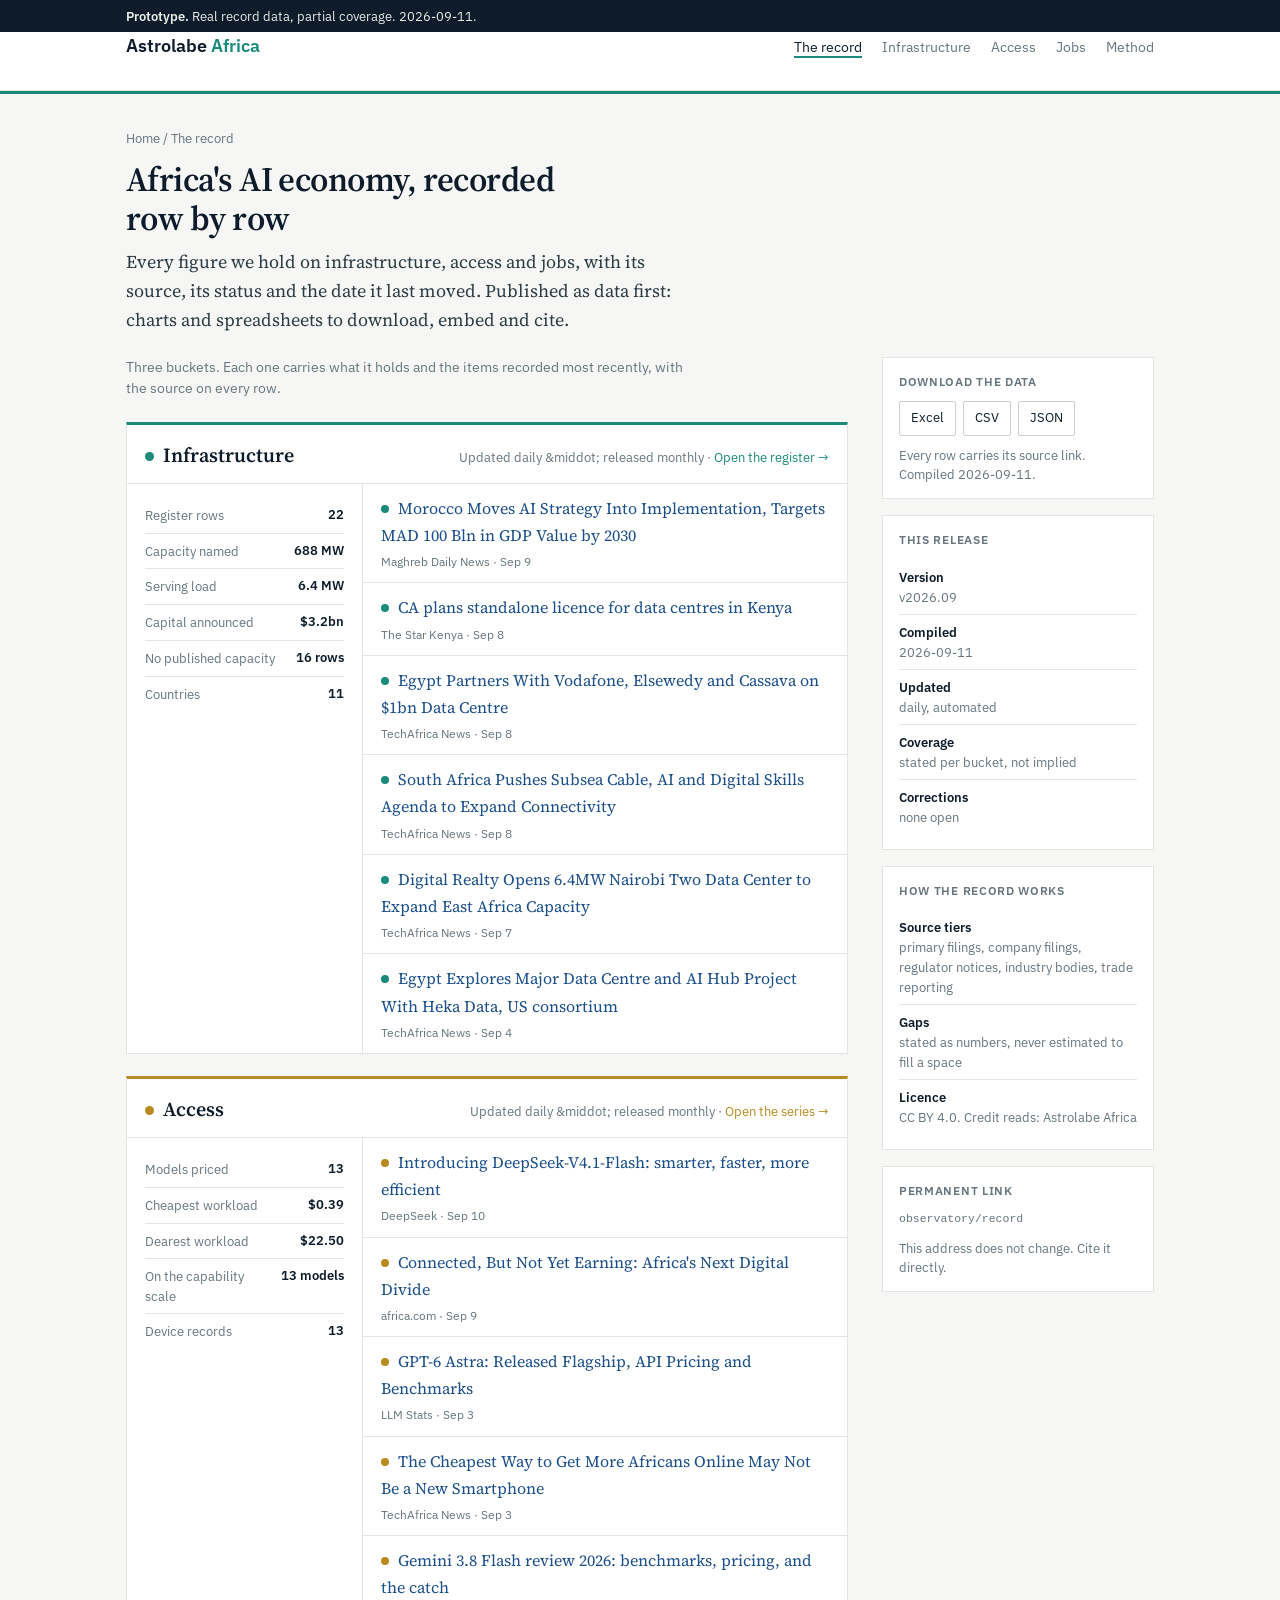
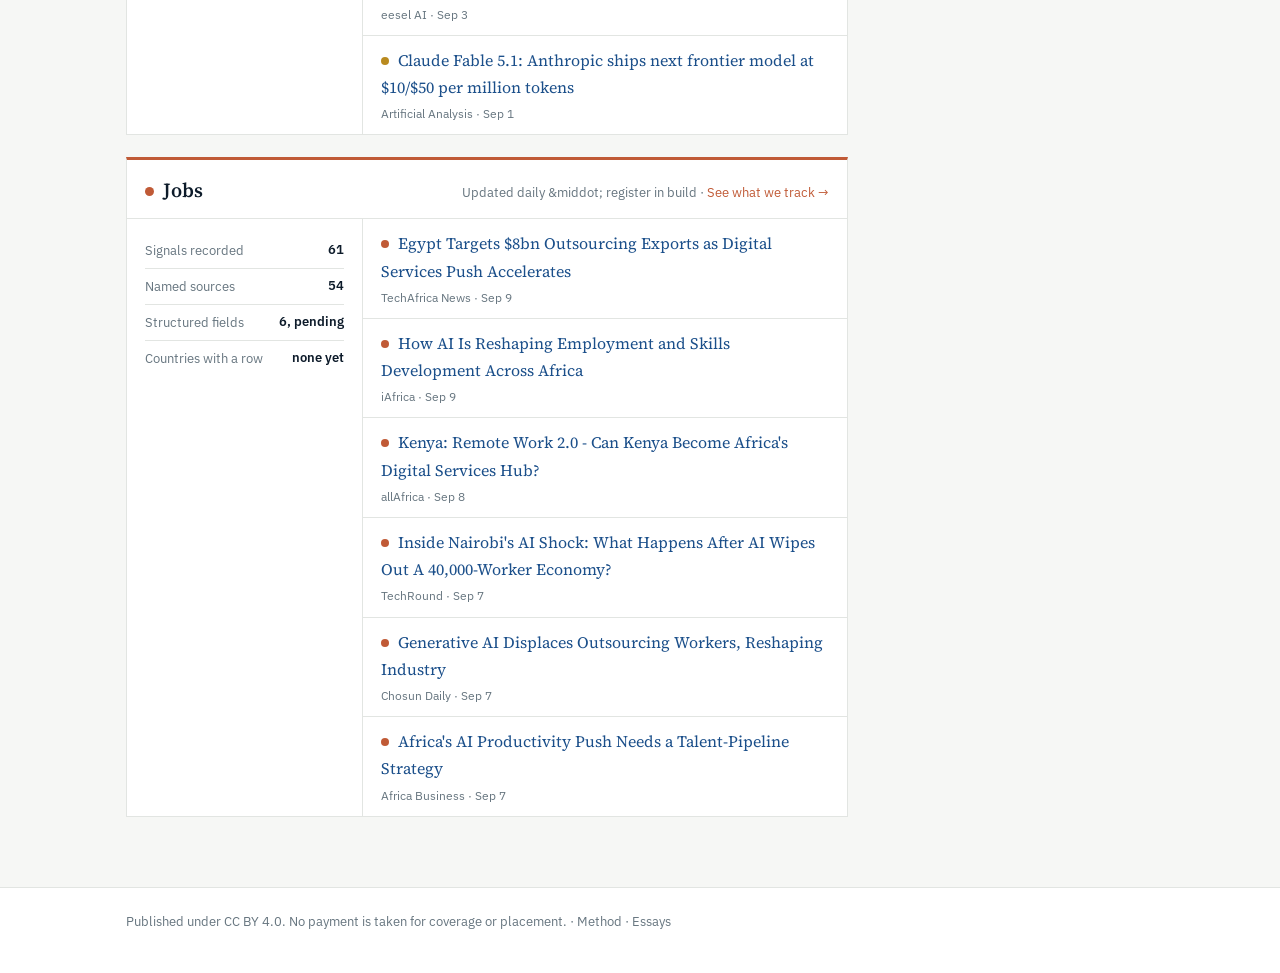
==== commit 7c153b85: "Whole site in the shareable-chart system Home (monitoring index), Infrastructure, Access, Jobs, Meth" ====
--- a/index.html
+++ b/index.html
@@ -23,42 +23,39 @@
 </div></header>
 <div class="wrap layout">
   <div>
+    <p class="sec-note" style="margin-bottom:22px">Three buckets. Each one carries what it holds and the items
+    recorded most recently, with the source on every row.</p>
     
-    <div class="buckets">
-      <div class="bucket b-infra">
-        <h3><a href="infrastructure.html">Infrastructure</a></h3>
-        <p class="what">Facilities, megawatts, capital, consent, and whether they are serving load.</p>
-        <div class="stat">22 rows<small>projects, phases and programmes in the register</small></div>
-        <div class="line"><span>Capacity named</span><b>688 MW</b></div>
-        <div class="line"><span>Serving load</span><b>6.4 MW</b></div>
-        <div class="line"><span>No published capacity</span><b>16 rows</b></div>
-        <div class="line"><span>Countries</span><b>10</b></div>
-        <a class="go" href="infrastructure.html">Open the register &rarr;</a>
-      </div>
-      <div class="bucket b-access">
-        <h3><a href="access.html">Access</a></h3>
-        <p class="what">What a million tokens costs against capability, and what a device costs against volume.</p>
-        <div class="stat">13 prices<small>models priced on one standard workload</small></div>
-        <div class="line"><span>Cheapest workload</span><b>$0.39</b></div>
-        <div class="line"><span>Dearest workload</span><b>$22.50</b></div>
-        <div class="line"><span>Device records</span><b>13</b></div>
-        <div class="line"><span>Capability scale</span><b>13 models</b></div>
-        <a class="go" href="access.html">Open the series &rarr;</a>
-      </div>
-      <div class="bucket b-jobs">
-        <h3><a href="jobs.html">Jobs</a></h3>
-        <p class="what">Outsourcing, platform work, headcount and wages. The register is in build.</p>
-        <div class="stat">61 signals<small>recorded from named sources, daily</small></div>
-        <div class="line"><span>Structured fields</span><b>6, pending</b></div>
-        <div class="line"><span>Countries with a row</span><b>none yet</b></div>
-        <div class="line"><span>Register status</span><b>in build</b></div>
-        <a class="go" href="jobs.html">See what we track &rarr;</a>
-      </div>
+  <section class="bucket-block b-infra">
+    <div class="bb-head">
+      <h2><span class="chip"></span>Infrastructure</h2>
+      <span class="bb-meta">Updated daily &amp;middot; released monthly &middot; <a href="infrastructure.html">Open the register &rarr;</a></span>
     </div>
-    <h2 class="sec">Latest tracked</h2>
-    <p class="sec-note">The newest items recorded in each bucket, newest first. The dot marks the series;
-    every headline links to its source.</p>
-    <ul class="feed"><li><span class="dot dot-access"></span><a href="https://www.deepseek.com/en/news/deepseek-v4-1-flash/" target="_blank" rel="noopener">Introducing DeepSeek-V4.1-Flash: smarter, faster, more efficient</a><span class="meta">DeepSeek · Sep 10 · Access</span></li><li><span class="dot dot-infra"></span><a href="https://www.maghrebdailynews.com/15755-morocco-moves-ai-strategy-into-implementation-targets-mad-100-bln-in-gdp-value-by-2030.html" target="_blank" rel="noopener">Morocco Moves AI Strategy Into Implementation, Targets MAD 100 Bln in GDP Value by 2030</a><span class="meta">Maghreb Daily News · Sep 9 · Infrastructure</span></li><li><span class="dot dot-access"></span><a href="https://www.africa.com/business/connected-but-not-yet-earning-africas-next-digital-divide" target="_blank" rel="noopener">Connected, But Not Yet Earning: Africa&#x27;s Next Digital Divide</a><span class="meta">africa.com · Sep 9 · Access</span></li><li><span class="dot dot-jobs"></span><a href="https://techafricanews.com/2026/09/09/egypt-8bn-outsourcing-exports-digital-services/" target="_blank" rel="noopener">Egypt Targets $8bn Outsourcing Exports as Digital Services Push Accelerates</a><span class="meta">TechAfrica News · Sep 9 · Jobs</span></li><li><span class="dot dot-jobs"></span><a href="https://iafrica.com/how-ai-is-reshaping-employment-and-skills-development-across-africa/" target="_blank" rel="noopener">How AI Is Reshaping Employment and Skills Development Across Africa</a><span class="meta">iAfrica · Sep 9 · Jobs</span></li><li><span class="dot dot-infra"></span><a href="https://www.the-star.co.ke/sasa/technology/2026-09-08-ca-plans-standalone-licence-for-data-centres-in-kenya" target="_blank" rel="noopener">CA plans standalone licence for data centres in Kenya</a><span class="meta">The Star Kenya · Sep 8 · Infrastructure</span></li><li><span class="dot dot-infra"></span><a href="https://techafricanews.com/2026/09/08/egypt-vodafone-elsewedy-cassava-1bn-data-centre/" target="_blank" rel="noopener">Egypt Partners With Vodafone, Elsewedy and Cassava on $1bn Data Centre</a><span class="meta">TechAfrica News · Sep 8 · Infrastructure</span></li><li><span class="dot dot-infra"></span><a href="https://techafricanews.com/2026/09/08/south-africa-subsea-cable-ai-digital-skills-connectivity/" target="_blank" rel="noopener">South Africa Pushes Subsea Cable, AI and Digital Skills Agenda to Expand Connectivity</a><span class="meta">TechAfrica News · Sep 8 · Infrastructure</span></li><li><span class="dot dot-jobs"></span><a href="https://allafrica.com/stories/202609080096.html" target="_blank" rel="noopener">Kenya: Remote Work 2.0 - Can Kenya Become Africa&#x27;s Digital Services Hub?</a><span class="meta">allAfrica · Sep 8 · Jobs</span></li><li><span class="dot dot-infra"></span><a href="https://techafricanews.com/2026/09/07/digital-realty-opens-6-4mw-nairobi-two-data-center-east-africa/" target="_blank" rel="noopener">Digital Realty Opens 6.4MW Nairobi Two Data Center to Expand East Africa Capacity</a><span class="meta">TechAfrica News · Sep 7 · Infrastructure</span></li><li><span class="dot dot-jobs"></span><a href="https://techround.co.uk/artificial-intelligence/inside-nairobis-ai-shock-what-happens-after-ai-wipes-out-a-40000-worker-economy/" target="_blank" rel="noopener">Inside Nairobi&#x27;s AI Shock: What Happens After AI Wipes Out A 40,000-Worker Economy?</a><span class="meta">TechRound · Sep 7 · Jobs</span></li><li><span class="dot dot-jobs"></span><a href="https://www.chosun.com/english/industry-en/2026/09/07/D6YS5J6V3FELVDTYW2AFHREAFI/" target="_blank" rel="noopener">Generative AI Displaces Outsourcing Workers, Reshaping Industry</a><span class="meta">Chosun Daily · Sep 7 · Jobs</span></li><li><span class="dot dot-jobs"></span><a href="https://africabusiness.com/2026/09/07/africa-ai-productivity-talent-pipeline-strategy/" target="_blank" rel="noopener">Africa&#x27;s AI Productivity Push Needs a Talent-Pipeline Strategy</a><span class="meta">Africa Business · Sep 7 · Jobs</span></li><li><span class="dot dot-infra"></span><a href="https://techafricanews.com/2026/09/04/egypt-explores-major-data-centre-ai-hub-project-heka-data-us-consortium/" target="_blank" rel="noopener">Egypt Explores Major Data Centre and AI Hub Project With Heka Data, US consortium</a><span class="meta">TechAfrica News · Sep 4 · Infrastructure</span></li><li><span class="dot dot-access"></span><a href="https://llm-stats.com/blog/research/gpt-6-astra-launch" target="_blank" rel="noopener">GPT-6 Astra: Released Flagship, API Pricing and Benchmarks</a><span class="meta">LLM Stats · Sep 3 · Access</span></li></ul></div>
+    <div class="bb-body">
+      <dl class="bb-figs"><div><dt>Register rows</dt><dd>22</dd></div><div><dt>Capacity named</dt><dd>688 MW</dd></div><div><dt>Serving load</dt><dd>6.4 MW</dd></div><div><dt>Capital announced</dt><dd>$3.2bn</dd></div><div><dt>No published capacity</dt><dd>16 rows</dd></div><div><dt>Countries</dt><dd>11</dd></div></dl>
+      <ul class="feed"><li><span class="dot dot-infra"></span><a href="https://www.maghrebdailynews.com/15755-morocco-moves-ai-strategy-into-implementation-targets-mad-100-bln-in-gdp-value-by-2030.html" target="_blank" rel="noopener">Morocco Moves AI Strategy Into Implementation, Targets MAD 100 Bln in GDP Value by 2030</a><span class="meta">Maghreb Daily News · Sep 9</span></li><li><span class="dot dot-infra"></span><a href="https://www.the-star.co.ke/sasa/technology/2026-09-08-ca-plans-standalone-licence-for-data-centres-in-kenya" target="_blank" rel="noopener">CA plans standalone licence for data centres in Kenya</a><span class="meta">The Star Kenya · Sep 8</span></li><li><span class="dot dot-infra"></span><a href="https://techafricanews.com/2026/09/08/egypt-vodafone-elsewedy-cassava-1bn-data-centre/" target="_blank" rel="noopener">Egypt Partners With Vodafone, Elsewedy and Cassava on $1bn Data Centre</a><span class="meta">TechAfrica News · Sep 8</span></li><li><span class="dot dot-infra"></span><a href="https://techafricanews.com/2026/09/08/south-africa-subsea-cable-ai-digital-skills-connectivity/" target="_blank" rel="noopener">South Africa Pushes Subsea Cable, AI and Digital Skills Agenda to Expand Connectivity</a><span class="meta">TechAfrica News · Sep 8</span></li><li><span class="dot dot-infra"></span><a href="https://techafricanews.com/2026/09/07/digital-realty-opens-6-4mw-nairobi-two-data-center-east-africa/" target="_blank" rel="noopener">Digital Realty Opens 6.4MW Nairobi Two Data Center to Expand East Africa Capacity</a><span class="meta">TechAfrica News · Sep 7</span></li><li><span class="dot dot-infra"></span><a href="https://techafricanews.com/2026/09/04/egypt-explores-major-data-centre-ai-hub-project-heka-data-us-consortium/" target="_blank" rel="noopener">Egypt Explores Major Data Centre and AI Hub Project With Heka Data, US consortium</a><span class="meta">TechAfrica News · Sep 4</span></li></ul>
+    </div>
+  </section>
+  <section class="bucket-block b-access">
+    <div class="bb-head">
+      <h2><span class="chip"></span>Access</h2>
+      <span class="bb-meta">Updated daily &amp;middot; released monthly &middot; <a href="access.html">Open the series &rarr;</a></span>
+    </div>
+    <div class="bb-body">
+      <dl class="bb-figs"><div><dt>Models priced</dt><dd>13</dd></div><div><dt>Cheapest workload</dt><dd>$0.39</dd></div><div><dt>Dearest workload</dt><dd>$22.50</dd></div><div><dt>On the capability scale</dt><dd>13 models</dd></div><div><dt>Device records</dt><dd>13</dd></div></dl>
+      <ul class="feed"><li><span class="dot dot-access"></span><a href="https://www.deepseek.com/en/news/deepseek-v4-1-flash/" target="_blank" rel="noopener">Introducing DeepSeek-V4.1-Flash: smarter, faster, more efficient</a><span class="meta">DeepSeek · Sep 10</span></li><li><span class="dot dot-access"></span><a href="https://www.africa.com/business/connected-but-not-yet-earning-africas-next-digital-divide" target="_blank" rel="noopener">Connected, But Not Yet Earning: Africa&#x27;s Next Digital Divide</a><span class="meta">africa.com · Sep 9</span></li><li><span class="dot dot-access"></span><a href="https://llm-stats.com/blog/research/gpt-6-astra-launch" target="_blank" rel="noopener">GPT-6 Astra: Released Flagship, API Pricing and Benchmarks</a><span class="meta">LLM Stats · Sep 3</span></li><li><span class="dot dot-access"></span><a href="https://techafricanews.com/2026/09/03/the-cheapest-way-to-get-more-africans-online-may-not-be-a-new-smartphone/" target="_blank" rel="noopener">The Cheapest Way to Get More Africans Online May Not Be a New Smartphone</a><span class="meta">TechAfrica News · Sep 3</span></li><li><span class="dot dot-access"></span><a href="https://www.eesel.ai/blog/gemini-3-8-flash" target="_blank" rel="noopener">Gemini 3.8 Flash review 2026: benchmarks, pricing, and the catch</a><span class="meta">eesel AI · Sep 3</span></li><li><span class="dot dot-access"></span><a href="https://artificialanalysis.ai/models/claude-fable-5-1" target="_blank" rel="noopener">Claude Fable 5.1: Anthropic ships next frontier model at $10/$50 per million tokens</a><span class="meta">Artificial Analysis · Sep 1</span></li></ul>
+    </div>
+  </section>
+  <section class="bucket-block b-jobs">
+    <div class="bb-head">
+      <h2><span class="chip"></span>Jobs</h2>
+      <span class="bb-meta">Updated daily &amp;middot; register in build &middot; <a href="jobs.html">See what we track &rarr;</a></span>
+    </div>
+    <div class="bb-body">
+      <dl class="bb-figs"><div><dt>Signals recorded</dt><dd>61</dd></div><div><dt>Named sources</dt><dd>54</dd></div><div><dt>Structured fields</dt><dd>6, pending</dd></div><div><dt>Countries with a row</dt><dd>none yet</dd></div></dl>
+      <ul class="feed"><li><span class="dot dot-jobs"></span><a href="https://techafricanews.com/2026/09/09/egypt-8bn-outsourcing-exports-digital-services/" target="_blank" rel="noopener">Egypt Targets $8bn Outsourcing Exports as Digital Services Push Accelerates</a><span class="meta">TechAfrica News · Sep 9</span></li><li><span class="dot dot-jobs"></span><a href="https://iafrica.com/how-ai-is-reshaping-employment-and-skills-development-across-africa/" target="_blank" rel="noopener">How AI Is Reshaping Employment and Skills Development Across Africa</a><span class="meta">iAfrica · Sep 9</span></li><li><span class="dot dot-jobs"></span><a href="https://allafrica.com/stories/202609080096.html" target="_blank" rel="noopener">Kenya: Remote Work 2.0 - Can Kenya Become Africa&#x27;s Digital Services Hub?</a><span class="meta">allAfrica · Sep 8</span></li><li><span class="dot dot-jobs"></span><a href="https://techround.co.uk/artificial-intelligence/inside-nairobis-ai-shock-what-happens-after-ai-wipes-out-a-40000-worker-economy/" target="_blank" rel="noopener">Inside Nairobi&#x27;s AI Shock: What Happens After AI Wipes Out A 40,000-Worker Economy?</a><span class="meta">TechRound · Sep 7</span></li><li><span class="dot dot-jobs"></span><a href="https://www.chosun.com/english/industry-en/2026/09/07/D6YS5J6V3FELVDTYW2AFHREAFI/" target="_blank" rel="noopener">Generative AI Displaces Outsourcing Workers, Reshaping Industry</a><span class="meta">Chosun Daily · Sep 7</span></li><li><span class="dot dot-jobs"></span><a href="https://africabusiness.com/2026/09/07/africa-ai-productivity-talent-pipeline-strategy/" target="_blank" rel="noopener">Africa&#x27;s AI Productivity Push Needs a Talent-Pipeline Strategy</a><span class="meta">Africa Business · Sep 7</span></li></ul>
+    </div>
+  </section></div>
 
   <aside class="side">
     <div class="box">
@@ -68,11 +65,11 @@
     </div>
     <div class="box">
       <h3>This release</h3>
-      <ul><li><b>Version</b>v2026.09</li><li><b>Compiled</b>2026-09-11</li><li><b>Updated</b>daily, automated</li><li><b>Coverage</b>stated per series, not implied</li><li><b>Corrections</b>none open</li></ul>
+      <ul><li><b>Version</b>v2026.09</li><li><b>Compiled</b>2026-09-11</li><li><b>Updated</b>daily, automated</li><li><b>Coverage</b>stated per bucket, not implied</li><li><b>Corrections</b>none open</li></ul>
     </div>
     <div class="box">
-      <h3>What each bucket holds</h3>
-      <ul><li><b>Infrastructure</b>22 projects across 10 countries</li><li><b>Access</b>13 model prices, 13 device records</li><li><b>Jobs</b>61 signals, structured fields pending</li></ul>
+      <h3>How the record works</h3>
+      <ul><li><b>Source tiers</b>primary filings, company filings, regulator notices, industry bodies, trade reporting</li><li><b>Gaps</b>stated as numbers, never estimated to fill a space</li><li><b>Licence</b>CC BY 4.0. Credit reads: Astrolabe Africa</li></ul>
     </div>
     <div class="box">
       <h3>Permanent link</h3>
--- a/css/style.css
+++ b/css/style.css
@@ -169,3 +169,22 @@
 /* ---------- home hero ---------- */
 .lead{font-size:19px;max-width:60ch}
 @media (max-width:900px){.buckets{grid-template-columns:1fr}}
+
+
+/* ---------- bucket blocks: tracker state and latest items in one unit ---------- */
+.bucket-block{background:var(--surface);border:1px solid var(--rule);border-top:3px solid var(--b);margin-bottom:22px}
+.bb-head{display:flex;align-items:baseline;gap:12px;flex-wrap:wrap;padding:14px 18px 12px;border-bottom:1px solid var(--rule)}
+.bb-head h2{margin:0;font-size:20px;font-weight:600}
+.bb-head .chip{display:inline-block;width:9px;height:9px;border-radius:50%;background:var(--b);margin-right:9px;vertical-align:1px}
+.bb-meta{margin-left:auto;font-family:var(--sans);font-size:12.5px;color:var(--muted)}
+.bb-meta a{color:var(--b);border:0}
+.bb-meta a:hover{border-bottom:1px solid var(--b)}
+.bb-body{display:grid;grid-template-columns:236px minmax(0,1fr);gap:0}
+.bb-figs{margin:0;padding:14px 18px;border-right:1px solid var(--rule);font-family:var(--sans)}
+.bb-figs>div{display:flex;justify-content:space-between;gap:10px;padding:7px 0;border-bottom:1px solid var(--rule)}
+.bb-figs>div:last-child{border-bottom:0}
+.bb-figs dt{color:var(--muted);font-size:12.5px;margin:0}
+.bb-figs dd{margin:0;font-size:13px;font-weight:600;white-space:nowrap}
+.bb-body ul.feed{border:0;margin:0}
+.bb-body ul.feed li{padding:11px 18px}
+@media (max-width:900px){.bb-body{grid-template-columns:1fr}.bb-figs{border-right:0;border-bottom:1px solid var(--rule)}}
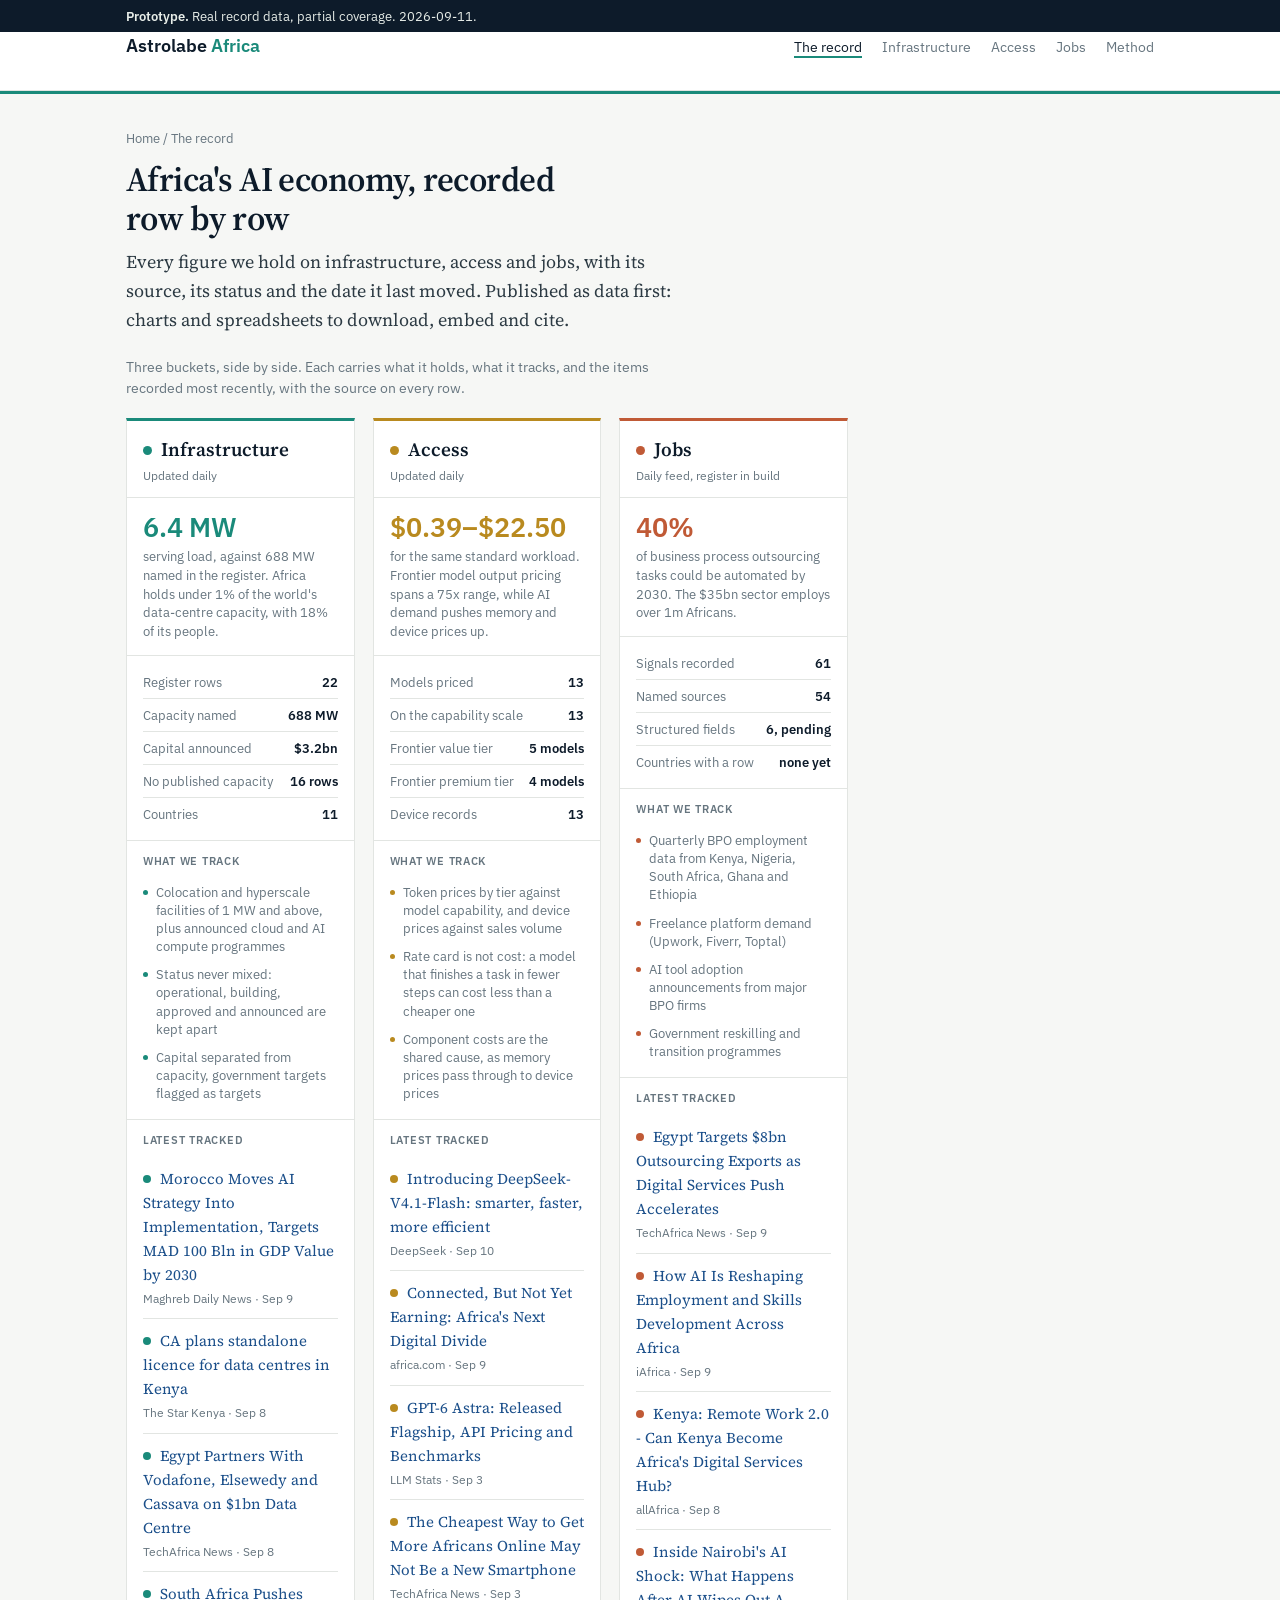
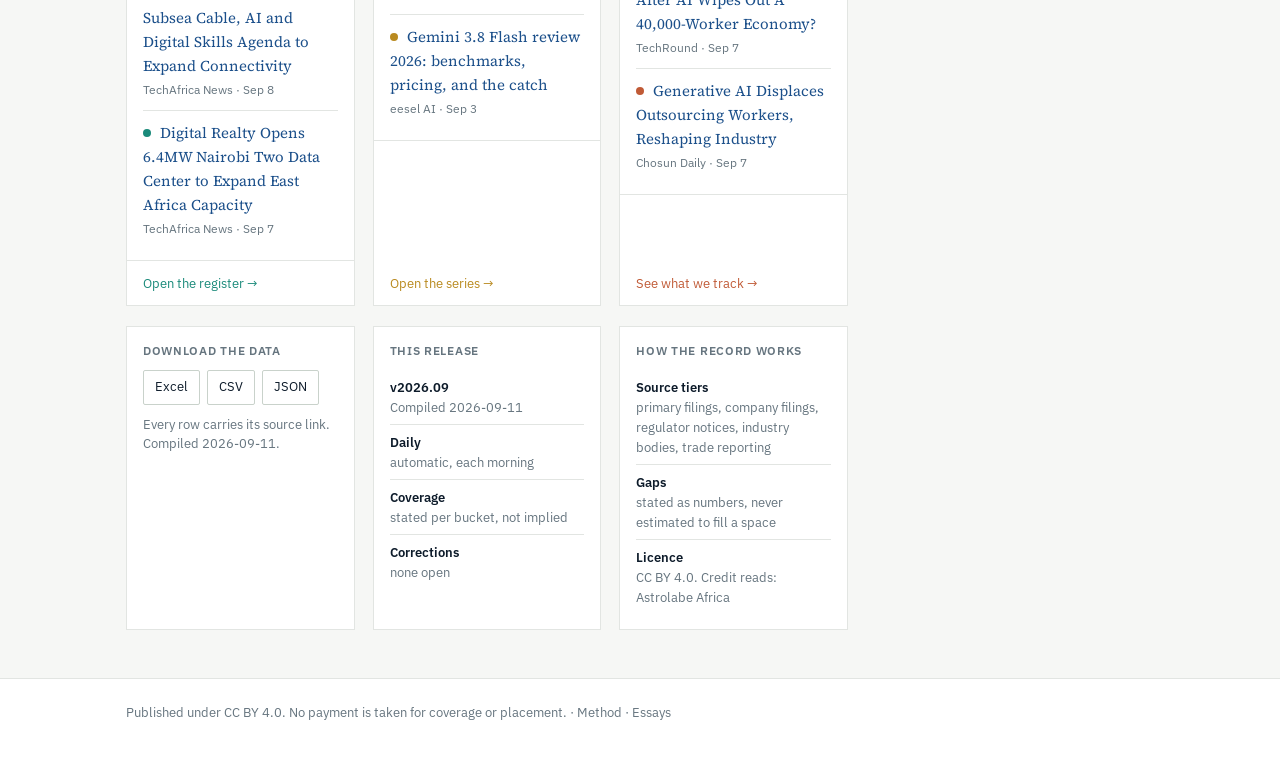
==== commit dbc14e33: "Whole site in the shareable-chart system Home (monitoring index), Infrastructure, Access, Jobs, Meth" ====
--- a/index.html
+++ b/index.html
@@ -23,41 +23,62 @@
 </div></header>
 <div class="wrap layout">
   <div>
-    <p class="sec-note" style="margin-bottom:22px">Three buckets. Each one carries what it holds and the items
-    recorded most recently, with the source on every row.</p>
+    <p class="sec-note" style="margin-bottom:18px">Three buckets, side by side. Each carries what it holds, what
+    it tracks, and the items recorded most recently, with the source on every row.</p>
+    <div class="cols3">
+  <div class="col b-infra">
+    <div class="col-head">
+      <h2><span class="chip"></span>Infrastructure</h2>
+      <div class="cad">Updated daily</div>
+    </div>
+    <div class="col-stat"><b>6.4 MW</b><span>serving load, against 688 MW named in the register. Africa holds under 1% of the world's data-centre capacity, with 18% of its people.</span></div>
+    <ul class="col-figs"><li><span>Register rows</span><b>22</b></li><li><span>Capacity named</span><b>688 MW</b></li><li><span>Capital announced</span><b>$3.2bn</b></li><li><span>No published capacity</span><b>16 rows</b></li><li><span>Countries</span><b>11</b></li></ul>
+    <div class="col-track">
+      <h3>What we track</h3>
+      <ul><li>Colocation and hyperscale facilities of 1 MW and above, plus announced cloud and AI compute programmes</li><li>Status never mixed: operational, building, approved and announced are kept apart</li><li>Capital separated from capacity, government targets flagged as targets</li></ul>
+    </div>
+    <div class="col-feed">
+      <h3>Latest tracked</h3>
+      <ul class="feed"><li><span class="dot dot-infra"></span><a href="https://www.maghrebdailynews.com/15755-morocco-moves-ai-strategy-into-implementation-targets-mad-100-bln-in-gdp-value-by-2030.html" target="_blank" rel="noopener">Morocco Moves AI Strategy Into Implementation, Targets MAD 100 Bln in GDP Value by 2030</a><span class="meta">Maghreb Daily News &middot; Sep 9</span></li><li><span class="dot dot-infra"></span><a href="https://www.the-star.co.ke/sasa/technology/2026-09-08-ca-plans-standalone-licence-for-data-centres-in-kenya" target="_blank" rel="noopener">CA plans standalone licence for data centres in Kenya</a><span class="meta">The Star Kenya &middot; Sep 8</span></li><li><span class="dot dot-infra"></span><a href="https://techafricanews.com/2026/09/08/egypt-vodafone-elsewedy-cassava-1bn-data-centre/" target="_blank" rel="noopener">Egypt Partners With Vodafone, Elsewedy and Cassava on $1bn Data Centre</a><span class="meta">TechAfrica News &middot; Sep 8</span></li><li><span class="dot dot-infra"></span><a href="https://techafricanews.com/2026/09/08/south-africa-subsea-cable-ai-digital-skills-connectivity/" target="_blank" rel="noopener">South Africa Pushes Subsea Cable, AI and Digital Skills Agenda to Expand Connectivity</a><span class="meta">TechAfrica News &middot; Sep 8</span></li><li><span class="dot dot-infra"></span><a href="https://techafricanews.com/2026/09/07/digital-realty-opens-6-4mw-nairobi-two-data-center-east-africa/" target="_blank" rel="noopener">Digital Realty Opens 6.4MW Nairobi Two Data Center to Expand East Africa Capacity</a><span class="meta">TechAfrica News &middot; Sep 7</span></li></ul>
+    </div>
+    <a class="col-go" href="infrastructure.html">Open the register &rarr;</a>
+  </div>
+  <div class="col b-access">
+    <div class="col-head">
+      <h2><span class="chip"></span>Access</h2>
+      <div class="cad">Updated daily</div>
+    </div>
+    <div class="col-stat"><b>$0.39&ndash;$22.50</b><span>for the same standard workload. Frontier model output pricing spans a 75x range, while AI demand pushes memory and device prices up.</span></div>
+    <ul class="col-figs"><li><span>Models priced</span><b>13</b></li><li><span>On the capability scale</span><b>13</b></li><li><span>Frontier value tier</span><b>5 models</b></li><li><span>Frontier premium tier</span><b>4 models</b></li><li><span>Device records</span><b>13</b></li></ul>
+    <div class="col-track">
+      <h3>What we track</h3>
+      <ul><li>Token prices by tier against model capability, and device prices against sales volume</li><li>Rate card is not cost: a model that finishes a task in fewer steps can cost less than a cheaper one</li><li>Component costs are the shared cause, as memory prices pass through to device prices</li></ul>
+    </div>
+    <div class="col-feed">
+      <h3>Latest tracked</h3>
+      <ul class="feed"><li><span class="dot dot-access"></span><a href="https://www.deepseek.com/en/news/deepseek-v4-1-flash/" target="_blank" rel="noopener">Introducing DeepSeek-V4.1-Flash: smarter, faster, more efficient</a><span class="meta">DeepSeek &middot; Sep 10</span></li><li><span class="dot dot-access"></span><a href="https://www.africa.com/business/connected-but-not-yet-earning-africas-next-digital-divide" target="_blank" rel="noopener">Connected, But Not Yet Earning: Africa&#x27;s Next Digital Divide</a><span class="meta">africa.com &middot; Sep 9</span></li><li><span class="dot dot-access"></span><a href="https://llm-stats.com/blog/research/gpt-6-astra-launch" target="_blank" rel="noopener">GPT-6 Astra: Released Flagship, API Pricing and Benchmarks</a><span class="meta">LLM Stats &middot; Sep 3</span></li><li><span class="dot dot-access"></span><a href="https://techafricanews.com/2026/09/03/the-cheapest-way-to-get-more-africans-online-may-not-be-a-new-smartphone/" target="_blank" rel="noopener">The Cheapest Way to Get More Africans Online May Not Be a New Smartphone</a><span class="meta">TechAfrica News &middot; Sep 3</span></li><li><span class="dot dot-access"></span><a href="https://www.eesel.ai/blog/gemini-3-8-flash" target="_blank" rel="noopener">Gemini 3.8 Flash review 2026: benchmarks, pricing, and the catch</a><span class="meta">eesel AI &middot; Sep 3</span></li></ul>
+    </div>
+    <a class="col-go" href="access.html">Open the series &rarr;</a>
+  </div>
+  <div class="col b-jobs">
+    <div class="col-head">
+      <h2><span class="chip"></span>Jobs</h2>
+      <div class="cad">Daily feed, register in build</div>
+    </div>
+    <div class="col-stat"><b>40%</b><span>of business process outsourcing tasks could be automated by 2030. The $35bn sector employs over 1m Africans.</span></div>
+    <ul class="col-figs"><li><span>Signals recorded</span><b>61</b></li><li><span>Named sources</span><b>54</b></li><li><span>Structured fields</span><b>6, pending</b></li><li><span>Countries with a row</span><b>none yet</b></li></ul>
+    <div class="col-track">
+      <h3>What we track</h3>
+      <ul><li>Quarterly BPO employment data from Kenya, Nigeria, South Africa, Ghana and Ethiopia</li><li>Freelance platform demand (Upwork, Fiverr, Toptal)</li><li>AI tool adoption announcements from major BPO firms</li><li>Government reskilling and transition programmes</li></ul>
+    </div>
+    <div class="col-feed">
+      <h3>Latest tracked</h3>
+      <ul class="feed"><li><span class="dot dot-jobs"></span><a href="https://techafricanews.com/2026/09/09/egypt-8bn-outsourcing-exports-digital-services/" target="_blank" rel="noopener">Egypt Targets $8bn Outsourcing Exports as Digital Services Push Accelerates</a><span class="meta">TechAfrica News &middot; Sep 9</span></li><li><span class="dot dot-jobs"></span><a href="https://iafrica.com/how-ai-is-reshaping-employment-and-skills-development-across-africa/" target="_blank" rel="noopener">How AI Is Reshaping Employment and Skills Development Across Africa</a><span class="meta">iAfrica &middot; Sep 9</span></li><li><span class="dot dot-jobs"></span><a href="https://allafrica.com/stories/202609080096.html" target="_blank" rel="noopener">Kenya: Remote Work 2.0 - Can Kenya Become Africa&#x27;s Digital Services Hub?</a><span class="meta">allAfrica &middot; Sep 8</span></li><li><span class="dot dot-jobs"></span><a href="https://techround.co.uk/artificial-intelligence/inside-nairobis-ai-shock-what-happens-after-ai-wipes-out-a-40000-worker-economy/" target="_blank" rel="noopener">Inside Nairobi&#x27;s AI Shock: What Happens After AI Wipes Out A 40,000-Worker Economy?</a><span class="meta">TechRound &middot; Sep 7</span></li><li><span class="dot dot-jobs"></span><a href="https://www.chosun.com/english/industry-en/2026/09/07/D6YS5J6V3FELVDTYW2AFHREAFI/" target="_blank" rel="noopener">Generative AI Displaces Outsourcing Workers, Reshaping Industry</a><span class="meta">Chosun Daily &middot; Sep 7</span></li></ul>
+    </div>
+    <a class="col-go" href="jobs.html">See what we track &rarr;</a>
+  </div></div>
     
-  <section class="bucket-block b-infra">
-    <div class="bb-head">
-      <h2><span class="chip"></span>Infrastructure</h2>
-      <span class="bb-meta">Updated daily &amp;middot; released monthly &middot; <a href="infrastructure.html">Open the register &rarr;</a></span>
-    </div>
-    <div class="bb-body">
-      <dl class="bb-figs"><div><dt>Register rows</dt><dd>22</dd></div><div><dt>Capacity named</dt><dd>688 MW</dd></div><div><dt>Serving load</dt><dd>6.4 MW</dd></div><div><dt>Capital announced</dt><dd>$3.2bn</dd></div><div><dt>No published capacity</dt><dd>16 rows</dd></div><div><dt>Countries</dt><dd>11</dd></div></dl>
-      <ul class="feed"><li><span class="dot dot-infra"></span><a href="https://www.maghrebdailynews.com/15755-morocco-moves-ai-strategy-into-implementation-targets-mad-100-bln-in-gdp-value-by-2030.html" target="_blank" rel="noopener">Morocco Moves AI Strategy Into Implementation, Targets MAD 100 Bln in GDP Value by 2030</a><span class="meta">Maghreb Daily News · Sep 9</span></li><li><span class="dot dot-infra"></span><a href="https://www.the-star.co.ke/sasa/technology/2026-09-08-ca-plans-standalone-licence-for-data-centres-in-kenya" target="_blank" rel="noopener">CA plans standalone licence for data centres in Kenya</a><span class="meta">The Star Kenya · Sep 8</span></li><li><span class="dot dot-infra"></span><a href="https://techafricanews.com/2026/09/08/egypt-vodafone-elsewedy-cassava-1bn-data-centre/" target="_blank" rel="noopener">Egypt Partners With Vodafone, Elsewedy and Cassava on $1bn Data Centre</a><span class="meta">TechAfrica News · Sep 8</span></li><li><span class="dot dot-infra"></span><a href="https://techafricanews.com/2026/09/08/south-africa-subsea-cable-ai-digital-skills-connectivity/" target="_blank" rel="noopener">South Africa Pushes Subsea Cable, AI and Digital Skills Agenda to Expand Connectivity</a><span class="meta">TechAfrica News · Sep 8</span></li><li><span class="dot dot-infra"></span><a href="https://techafricanews.com/2026/09/07/digital-realty-opens-6-4mw-nairobi-two-data-center-east-africa/" target="_blank" rel="noopener">Digital Realty Opens 6.4MW Nairobi Two Data Center to Expand East Africa Capacity</a><span class="meta">TechAfrica News · Sep 7</span></li><li><span class="dot dot-infra"></span><a href="https://techafricanews.com/2026/09/04/egypt-explores-major-data-centre-ai-hub-project-heka-data-us-consortium/" target="_blank" rel="noopener">Egypt Explores Major Data Centre and AI Hub Project With Heka Data, US consortium</a><span class="meta">TechAfrica News · Sep 4</span></li></ul>
-    </div>
-  </section>
-  <section class="bucket-block b-access">
-    <div class="bb-head">
-      <h2><span class="chip"></span>Access</h2>
-      <span class="bb-meta">Updated daily &amp;middot; released monthly &middot; <a href="access.html">Open the series &rarr;</a></span>
-    </div>
-    <div class="bb-body">
-      <dl class="bb-figs"><div><dt>Models priced</dt><dd>13</dd></div><div><dt>Cheapest workload</dt><dd>$0.39</dd></div><div><dt>Dearest workload</dt><dd>$22.50</dd></div><div><dt>On the capability scale</dt><dd>13 models</dd></div><div><dt>Device records</dt><dd>13</dd></div></dl>
-      <ul class="feed"><li><span class="dot dot-access"></span><a href="https://www.deepseek.com/en/news/deepseek-v4-1-flash/" target="_blank" rel="noopener">Introducing DeepSeek-V4.1-Flash: smarter, faster, more efficient</a><span class="meta">DeepSeek · Sep 10</span></li><li><span class="dot dot-access"></span><a href="https://www.africa.com/business/connected-but-not-yet-earning-africas-next-digital-divide" target="_blank" rel="noopener">Connected, But Not Yet Earning: Africa&#x27;s Next Digital Divide</a><span class="meta">africa.com · Sep 9</span></li><li><span class="dot dot-access"></span><a href="https://llm-stats.com/blog/research/gpt-6-astra-launch" target="_blank" rel="noopener">GPT-6 Astra: Released Flagship, API Pricing and Benchmarks</a><span class="meta">LLM Stats · Sep 3</span></li><li><span class="dot dot-access"></span><a href="https://techafricanews.com/2026/09/03/the-cheapest-way-to-get-more-africans-online-may-not-be-a-new-smartphone/" target="_blank" rel="noopener">The Cheapest Way to Get More Africans Online May Not Be a New Smartphone</a><span class="meta">TechAfrica News · Sep 3</span></li><li><span class="dot dot-access"></span><a href="https://www.eesel.ai/blog/gemini-3-8-flash" target="_blank" rel="noopener">Gemini 3.8 Flash review 2026: benchmarks, pricing, and the catch</a><span class="meta">eesel AI · Sep 3</span></li><li><span class="dot dot-access"></span><a href="https://artificialanalysis.ai/models/claude-fable-5-1" target="_blank" rel="noopener">Claude Fable 5.1: Anthropic ships next frontier model at $10/$50 per million tokens</a><span class="meta">Artificial Analysis · Sep 1</span></li></ul>
-    </div>
-  </section>
-  <section class="bucket-block b-jobs">
-    <div class="bb-head">
-      <h2><span class="chip"></span>Jobs</h2>
-      <span class="bb-meta">Updated daily &amp;middot; register in build &middot; <a href="jobs.html">See what we track &rarr;</a></span>
-    </div>
-    <div class="bb-body">
-      <dl class="bb-figs"><div><dt>Signals recorded</dt><dd>61</dd></div><div><dt>Named sources</dt><dd>54</dd></div><div><dt>Structured fields</dt><dd>6, pending</dd></div><div><dt>Countries with a row</dt><dd>none yet</dd></div></dl>
-      <ul class="feed"><li><span class="dot dot-jobs"></span><a href="https://techafricanews.com/2026/09/09/egypt-8bn-outsourcing-exports-digital-services/" target="_blank" rel="noopener">Egypt Targets $8bn Outsourcing Exports as Digital Services Push Accelerates</a><span class="meta">TechAfrica News · Sep 9</span></li><li><span class="dot dot-jobs"></span><a href="https://iafrica.com/how-ai-is-reshaping-employment-and-skills-development-across-africa/" target="_blank" rel="noopener">How AI Is Reshaping Employment and Skills Development Across Africa</a><span class="meta">iAfrica · Sep 9</span></li><li><span class="dot dot-jobs"></span><a href="https://allafrica.com/stories/202609080096.html" target="_blank" rel="noopener">Kenya: Remote Work 2.0 - Can Kenya Become Africa&#x27;s Digital Services Hub?</a><span class="meta">allAfrica · Sep 8</span></li><li><span class="dot dot-jobs"></span><a href="https://techround.co.uk/artificial-intelligence/inside-nairobis-ai-shock-what-happens-after-ai-wipes-out-a-40000-worker-economy/" target="_blank" rel="noopener">Inside Nairobi&#x27;s AI Shock: What Happens After AI Wipes Out A 40,000-Worker Economy?</a><span class="meta">TechRound · Sep 7</span></li><li><span class="dot dot-jobs"></span><a href="https://www.chosun.com/english/industry-en/2026/09/07/D6YS5J6V3FELVDTYW2AFHREAFI/" target="_blank" rel="noopener">Generative AI Displaces Outsourcing Workers, Reshaping Industry</a><span class="meta">Chosun Daily · Sep 7</span></li><li><span class="dot dot-jobs"></span><a href="https://africabusiness.com/2026/09/07/africa-ai-productivity-talent-pipeline-strategy/" target="_blank" rel="noopener">Africa&#x27;s AI Productivity Push Needs a Talent-Pipeline Strategy</a><span class="meta">Africa Business · Sep 7</span></li></ul>
-    </div>
-  </section></div>
-
-  <aside class="side">
+  <div class="strip">
     <div class="box">
       <h3>Download the data</h3>
       <div class="files"><a href="data/ai-access-observatory.xlsx" download>Excel</a><a href="data/items.csv" download>CSV</a><a href="data/items.json" download>JSON</a></div>
@@ -65,18 +86,23 @@
     </div>
     <div class="box">
       <h3>This release</h3>
-      <ul><li><b>Version</b>v2026.09</li><li><b>Compiled</b>2026-09-11</li><li><b>Updated</b>daily, automated</li><li><b>Coverage</b>stated per bucket, not implied</li><li><b>Corrections</b>none open</li></ul>
+      <ul>
+        <li><b>v2026.09</b>Compiled 2026-09-11</li>
+        <li><b>Daily</b>automatic, each morning</li>
+        <li><b>Coverage</b>stated per bucket, not implied</li>
+        <li><b>Corrections</b>none open</li>
+      </ul>
     </div>
     <div class="box">
       <h3>How the record works</h3>
-      <ul><li><b>Source tiers</b>primary filings, company filings, regulator notices, industry bodies, trade reporting</li><li><b>Gaps</b>stated as numbers, never estimated to fill a space</li><li><b>Licence</b>CC BY 4.0. Credit reads: Astrolabe Africa</li></ul>
+      <ul>
+        <li><b>Source tiers</b>primary filings, company filings, regulator notices, industry bodies, trade reporting</li>
+        <li><b>Gaps</b>stated as numbers, never estimated to fill a space</li>
+        <li><b>Licence</b>CC BY 4.0. Credit reads: Astrolabe Africa</li>
+      </ul>
     </div>
-    <div class="box">
-      <h3>Permanent link</h3>
-      <div class="perm">observatory/record</div>
-      <p>This address does not change. Cite it directly.</p>
-    </div>
-  </aside>
+  </div></div>
+
 </div>
 <footer><div class="wrap">
   Published under CC BY 4.0. No payment is taken for coverage or placement.
--- a/css/style.css
+++ b/css/style.css
@@ -104,18 +104,18 @@
 ul.feed .meta{display:block;font-family:var(--sans);font-size:12px;color:var(--muted);margin-top:3px}
 
 /* side rail */
-.side .box{background:var(--surface);border:1px solid var(--rule);padding:15px 16px;margin-bottom:16px}
-.side h3{font-family:var(--sans);font-size:11.5px;letter-spacing:.06em;text-transform:uppercase;
+.side .box,.strip .box{background:var(--surface);border:1px solid var(--rule);padding:15px 16px;margin-bottom:16px}
+.side h3,.strip h3{font-family:var(--sans);font-size:11.5px;letter-spacing:.06em;text-transform:uppercase;
          color:var(--muted);margin:0 0 10px;font-weight:600}
-.side .files{display:flex;flex-wrap:wrap;gap:7px}
-.side .files a{font-family:var(--sans);font-size:13px;padding:6px 11px;border:1px solid var(--rule-strong);
+.side .files,.strip .files{display:flex;flex-wrap:wrap;gap:7px}
+.side .files a,.strip .files a{font-family:var(--sans);font-size:13px;padding:6px 11px;border:1px solid var(--rule-strong);
                color:var(--ink);border-radius:2px}
 .side .files a:hover{border-color:var(--ink)}
-.side p{font-family:var(--sans);font-size:12.5px;color:var(--muted);margin:10px 0 0;line-height:1.5}
-.side ul{margin:0;padding:0;list-style:none;font-family:var(--sans);font-size:12.5px}
-.side li{padding:7px 0;border-bottom:1px solid var(--rule);color:var(--muted)}
-.side li:last-child{border-bottom:0}
-.side li b{display:block;color:var(--ink);font-weight:600}
+.side p,.strip p{font-family:var(--sans);font-size:12.5px;color:var(--muted);margin:10px 0 0;line-height:1.5}
+.side ul,.strip ul{margin:0;padding:0;list-style:none;font-family:var(--sans);font-size:12.5px}
+.side li,.strip li{padding:7px 0;border-bottom:1px solid var(--rule);color:var(--muted)}
+.side li:last-child,.strip li:last-child{border-bottom:0}
+.side li b,.strip li b{display:block;color:var(--ink);font-weight:600}
 .side textarea{width:100%;height:92px;padding:9px;border:1px solid var(--rule);background:#FAFBFA;color:#2C3A43;
                resize:vertical;line-height:1.5;font-family:ui-monospace,Menlo,Consolas,monospace;font-size:11.5px}
 .perm{font-family:ui-monospace,Menlo,Consolas,monospace;font-size:11.5px;color:var(--muted);word-break:break-all}
@@ -188,3 +188,36 @@
 .bb-body ul.feed{border:0;margin:0}
 .bb-body ul.feed li{padding:11px 18px}
 @media (max-width:900px){.bb-body{grid-template-columns:1fr}.bb-figs{border-right:0;border-bottom:1px solid var(--rule)}}
+
+
+/* ---------- home: three buckets side by side ---------- */
+.wide-layout{padding-bottom:44px}
+.cols3{display:grid;grid-template-columns:repeat(3,minmax(0,1fr));gap:18px;align-items:stretch}
+.col{display:flex;flex-direction:column;background:var(--surface);border:1px solid var(--rule);border-top:3px solid var(--b)}
+.col-head{padding:13px 16px 11px;border-bottom:1px solid var(--rule)}
+.col-head h2{margin:0;font-size:19px;font-weight:600}
+.col-head h2 a{color:inherit;border:0}
+.col-head .chip{display:inline-block;width:9px;height:9px;border-radius:50%;background:var(--b);margin-right:9px;vertical-align:1px}
+.col-head .cad{font-family:var(--sans);font-size:11.5px;color:var(--muted);margin-top:3px}
+.col-stat{padding:14px 16px;border-bottom:1px solid var(--rule)}
+.col-stat b{display:block;font-family:var(--sans);font-size:27px;font-weight:600;line-height:1.1;color:var(--b)}
+.col-stat span{display:block;margin-top:6px;font-family:var(--sans);font-size:12.5px;line-height:1.5;color:var(--muted)}
+.col-figs{list-style:none;margin:0;padding:10px 16px;border-bottom:1px solid var(--rule);font-family:var(--sans)}
+.col-figs li{display:flex;justify-content:space-between;gap:8px;padding:6px 0;font-size:12.5px;color:var(--muted);border-bottom:1px solid var(--rule)}
+.col-figs li:last-child{border-bottom:0}
+.col-figs b{color:var(--ink);font-weight:600;white-space:nowrap}
+.col-track,.col-feed{padding:12px 16px;border-bottom:1px solid var(--rule)}
+.col-track h3,.col-feed h3{font-family:var(--sans);font-size:10.5px;letter-spacing:.07em;text-transform:uppercase;color:var(--muted);margin:0 0 8px;font-weight:600}
+.col-track ul{list-style:none;margin:0;padding:0;font-family:var(--sans);font-size:12.5px;color:var(--muted)}
+.col-track li{position:relative;padding:5px 0 5px 13px;line-height:1.45}
+.col-track li:before{content:"";position:absolute;left:0;top:12px;width:5px;height:5px;border-radius:50%;background:var(--b)}
+.col-feed ul.feed{border:0;margin:0}
+.col-feed ul.feed li{padding:10px 0;border-bottom:1px solid var(--rule);font-size:15px}
+.col-feed ul.feed li:last-child{border-bottom:0}
+.col-feed ul.feed a{font-size:15px;line-height:1.4}
+.col-feed ul.feed .meta{font-size:11.5px}
+.col-go{display:block;margin-top:auto;padding:12px 16px;border-top:1px solid var(--rule);font-family:var(--sans);font-size:12.5px;color:var(--b);border:0}
+.col-go:hover{text-decoration:underline}
+.strip{display:grid;grid-template-columns:repeat(3,minmax(0,1fr));gap:18px;margin-top:20px}
+.strip .box{margin:0}
+@media (max-width:980px){.cols3,.strip{grid-template-columns:1fr}}
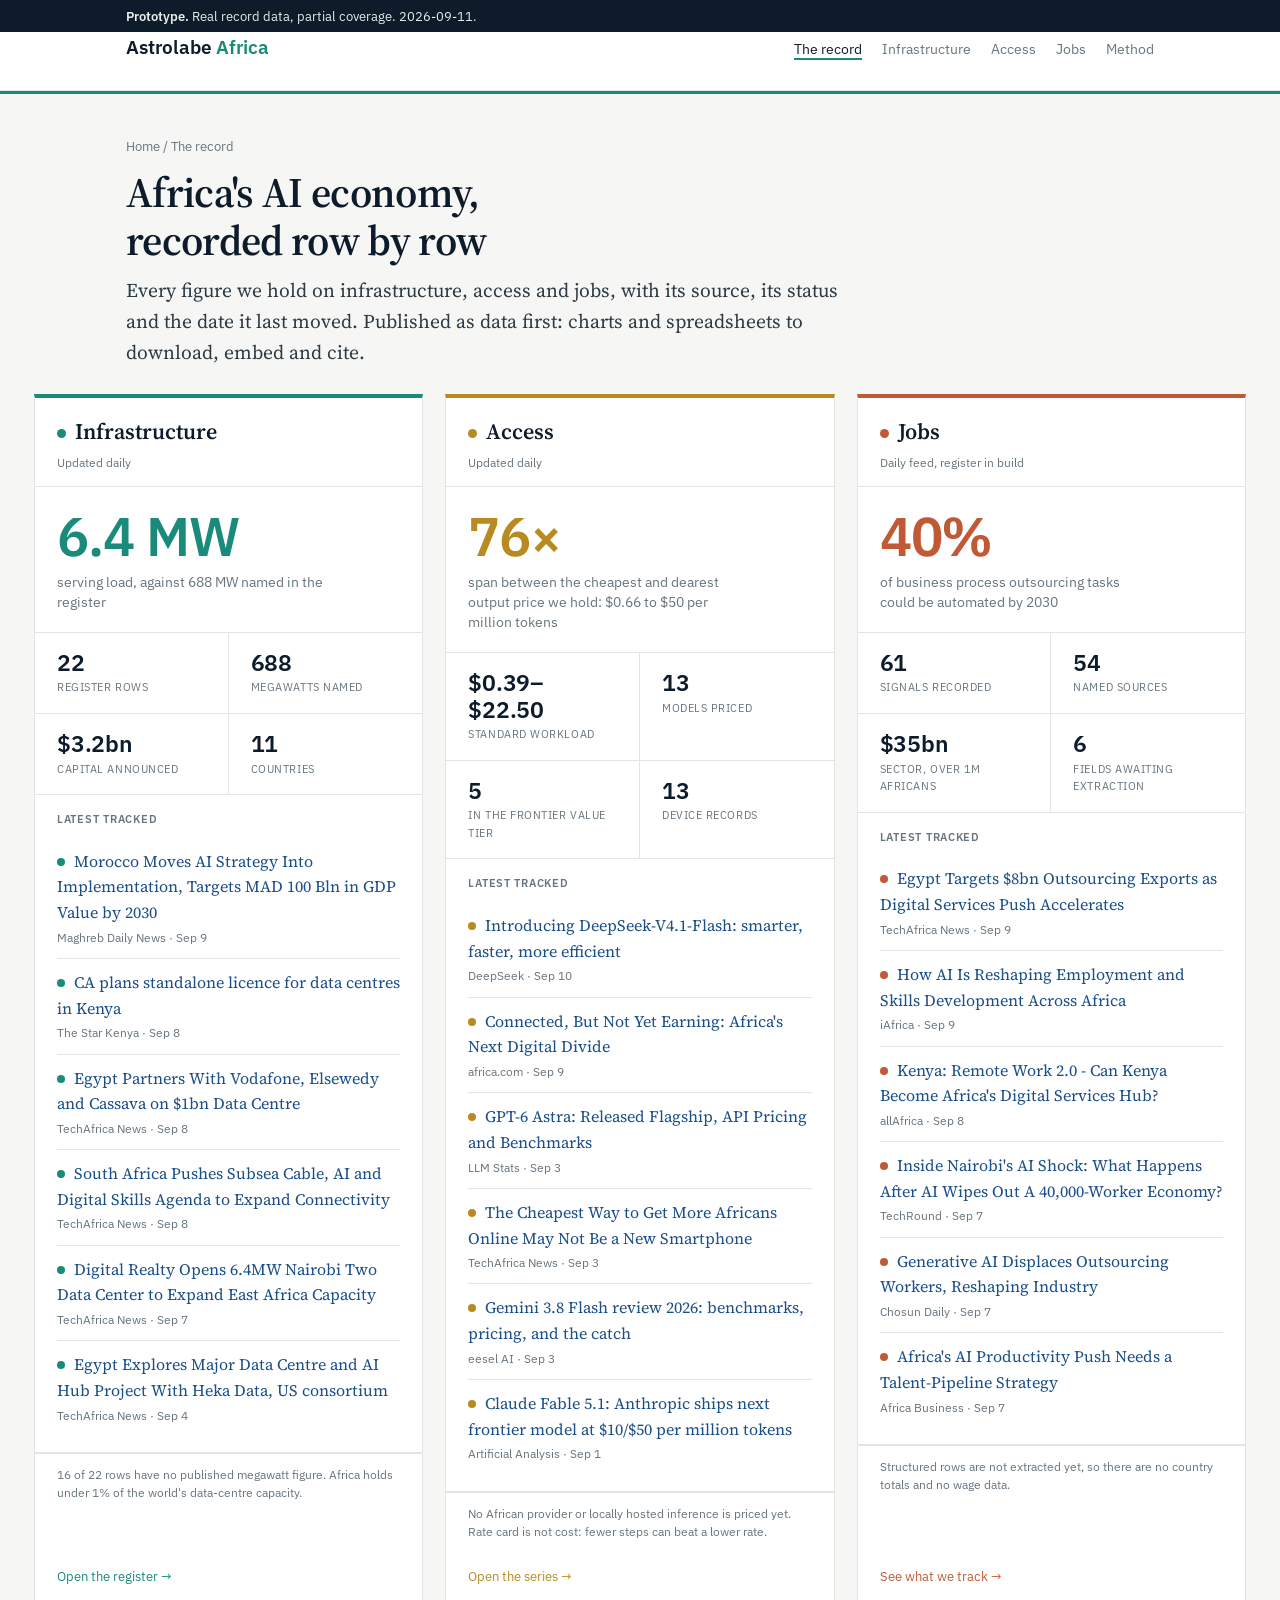
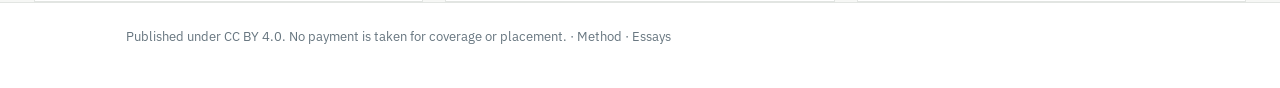
==== commit 2b71d24c: "Whole site in the shareable-chart system Home (monitoring index), Infrastructure, Access, Jobs, Meth" ====
--- a/index.html
+++ b/index.html
@@ -9,7 +9,7 @@
 <link href="https://fonts.googleapis.com/css2?family=Source+Serif+4:opsz,wght@8..60,400;8..60,600&family=IBM+Plex+Sans:wght@400;500;600&display=swap" rel="stylesheet">
 <link rel="stylesheet" href="css/style.css">
 </head>
-<body>
+<body class="wide">
 <div class="flag"><div class="wrap"><b>Prototype.</b> Real record data, partial coverage. 2026-09-11.</div></div>
 <header class="masthead"><div class="wrap">
   <a class="mark" href="index.html">Astrolabe <span>Africa</span></a>
@@ -21,26 +21,23 @@
   <h1>Africa&#x27;s AI economy, recorded row by row</h1>
   <p class="standfirst">Every figure we hold on infrastructure, access and jobs, with its source, its status and the date it last moved. Published as data first: charts and spreadsheets to download, embed and cite.</p>
 </div></header>
-<div class="wrap layout">
-  <div>
-    <p class="sec-note" style="margin-bottom:18px">Three buckets, side by side. Each carries what it holds, what
-    it tracks, and the items recorded most recently, with the source on every row.</p>
+<div class="wrap wide-layout">
     <div class="cols3">
   <div class="col b-infra">
     <div class="col-head">
       <h2><span class="chip"></span>Infrastructure</h2>
       <div class="cad">Updated daily</div>
     </div>
-    <div class="col-stat"><b>6.4 MW</b><span>serving load, against 688 MW named in the register. Africa holds under 1% of the world's data-centre capacity, with 18% of its people.</span></div>
-    <ul class="col-figs"><li><span>Register rows</span><b>22</b></li><li><span>Capacity named</span><b>688 MW</b></li><li><span>Capital announced</span><b>$3.2bn</b></li><li><span>No published capacity</span><b>16 rows</b></li><li><span>Countries</span><b>11</b></li></ul>
-    <div class="col-track">
-      <h3>What we track</h3>
-      <ul><li>Colocation and hyperscale facilities of 1 MW and above, plus announced cloud and AI compute programmes</li><li>Status never mixed: operational, building, approved and announced are kept apart</li><li>Capital separated from capacity, government targets flagged as targets</li></ul>
+    <div class="col-hero">
+      <b>6.4 MW</b>
+      <span>serving load, against 688 MW named in the register</span>
     </div>
+    <div class="numgrid"><div><b>22</b><span>register rows</span></div><div><b>688</b><span>megawatts named</span></div><div><b>$3.2bn</b><span>capital announced</span></div><div><b>11</b><span>countries</span></div></div>
     <div class="col-feed">
       <h3>Latest tracked</h3>
-      <ul class="feed"><li><span class="dot dot-infra"></span><a href="https://www.maghrebdailynews.com/15755-morocco-moves-ai-strategy-into-implementation-targets-mad-100-bln-in-gdp-value-by-2030.html" target="_blank" rel="noopener">Morocco Moves AI Strategy Into Implementation, Targets MAD 100 Bln in GDP Value by 2030</a><span class="meta">Maghreb Daily News &middot; Sep 9</span></li><li><span class="dot dot-infra"></span><a href="https://www.the-star.co.ke/sasa/technology/2026-09-08-ca-plans-standalone-licence-for-data-centres-in-kenya" target="_blank" rel="noopener">CA plans standalone licence for data centres in Kenya</a><span class="meta">The Star Kenya &middot; Sep 8</span></li><li><span class="dot dot-infra"></span><a href="https://techafricanews.com/2026/09/08/egypt-vodafone-elsewedy-cassava-1bn-data-centre/" target="_blank" rel="noopener">Egypt Partners With Vodafone, Elsewedy and Cassava on $1bn Data Centre</a><span class="meta">TechAfrica News &middot; Sep 8</span></li><li><span class="dot dot-infra"></span><a href="https://techafricanews.com/2026/09/08/south-africa-subsea-cable-ai-digital-skills-connectivity/" target="_blank" rel="noopener">South Africa Pushes Subsea Cable, AI and Digital Skills Agenda to Expand Connectivity</a><span class="meta">TechAfrica News &middot; Sep 8</span></li><li><span class="dot dot-infra"></span><a href="https://techafricanews.com/2026/09/07/digital-realty-opens-6-4mw-nairobi-two-data-center-east-africa/" target="_blank" rel="noopener">Digital Realty Opens 6.4MW Nairobi Two Data Center to Expand East Africa Capacity</a><span class="meta">TechAfrica News &middot; Sep 7</span></li></ul>
+      <ul class="feed"><li><span class="dot dot-infra"></span><a href="https://www.maghrebdailynews.com/15755-morocco-moves-ai-strategy-into-implementation-targets-mad-100-bln-in-gdp-value-by-2030.html" target="_blank" rel="noopener">Morocco Moves AI Strategy Into Implementation, Targets MAD 100 Bln in GDP Value by 2030</a><span class="meta">Maghreb Daily News &middot; Sep 9</span></li><li><span class="dot dot-infra"></span><a href="https://www.the-star.co.ke/sasa/technology/2026-09-08-ca-plans-standalone-licence-for-data-centres-in-kenya" target="_blank" rel="noopener">CA plans standalone licence for data centres in Kenya</a><span class="meta">The Star Kenya &middot; Sep 8</span></li><li><span class="dot dot-infra"></span><a href="https://techafricanews.com/2026/09/08/egypt-vodafone-elsewedy-cassava-1bn-data-centre/" target="_blank" rel="noopener">Egypt Partners With Vodafone, Elsewedy and Cassava on $1bn Data Centre</a><span class="meta">TechAfrica News &middot; Sep 8</span></li><li><span class="dot dot-infra"></span><a href="https://techafricanews.com/2026/09/08/south-africa-subsea-cable-ai-digital-skills-connectivity/" target="_blank" rel="noopener">South Africa Pushes Subsea Cable, AI and Digital Skills Agenda to Expand Connectivity</a><span class="meta">TechAfrica News &middot; Sep 8</span></li><li><span class="dot dot-infra"></span><a href="https://techafricanews.com/2026/09/07/digital-realty-opens-6-4mw-nairobi-two-data-center-east-africa/" target="_blank" rel="noopener">Digital Realty Opens 6.4MW Nairobi Two Data Center to Expand East Africa Capacity</a><span class="meta">TechAfrica News &middot; Sep 7</span></li><li><span class="dot dot-infra"></span><a href="https://techafricanews.com/2026/09/04/egypt-explores-major-data-centre-ai-hub-project-heka-data-us-consortium/" target="_blank" rel="noopener">Egypt Explores Major Data Centre and AI Hub Project With Heka Data, US consortium</a><span class="meta">TechAfrica News &middot; Sep 4</span></li></ul>
     </div>
+    <div class="col-gap">16 of 22 rows have no published megawatt figure. Africa holds under 1% of the world's data-centre capacity.</div>
     <a class="col-go" href="infrastructure.html">Open the register &rarr;</a>
   </div>
   <div class="col b-access">
@@ -48,16 +45,16 @@
       <h2><span class="chip"></span>Access</h2>
       <div class="cad">Updated daily</div>
     </div>
-    <div class="col-stat"><b>$0.39&ndash;$22.50</b><span>for the same standard workload. Frontier model output pricing spans a 75x range, while AI demand pushes memory and device prices up.</span></div>
-    <ul class="col-figs"><li><span>Models priced</span><b>13</b></li><li><span>On the capability scale</span><b>13</b></li><li><span>Frontier value tier</span><b>5 models</b></li><li><span>Frontier premium tier</span><b>4 models</b></li><li><span>Device records</span><b>13</b></li></ul>
-    <div class="col-track">
-      <h3>What we track</h3>
-      <ul><li>Token prices by tier against model capability, and device prices against sales volume</li><li>Rate card is not cost: a model that finishes a task in fewer steps can cost less than a cheaper one</li><li>Component costs are the shared cause, as memory prices pass through to device prices</li></ul>
+    <div class="col-hero">
+      <b>76&times;</b>
+      <span>span between the cheapest and dearest output price we hold: $0.66 to $50 per million tokens</span>
     </div>
+    <div class="numgrid"><div><b>$0.39&ndash;$22.50</b><span>standard workload</span></div><div><b>13</b><span>models priced</span></div><div><b>5</b><span>in the frontier value tier</span></div><div><b>13</b><span>device records</span></div></div>
     <div class="col-feed">
       <h3>Latest tracked</h3>
-      <ul class="feed"><li><span class="dot dot-access"></span><a href="https://www.deepseek.com/en/news/deepseek-v4-1-flash/" target="_blank" rel="noopener">Introducing DeepSeek-V4.1-Flash: smarter, faster, more efficient</a><span class="meta">DeepSeek &middot; Sep 10</span></li><li><span class="dot dot-access"></span><a href="https://www.africa.com/business/connected-but-not-yet-earning-africas-next-digital-divide" target="_blank" rel="noopener">Connected, But Not Yet Earning: Africa&#x27;s Next Digital Divide</a><span class="meta">africa.com &middot; Sep 9</span></li><li><span class="dot dot-access"></span><a href="https://llm-stats.com/blog/research/gpt-6-astra-launch" target="_blank" rel="noopener">GPT-6 Astra: Released Flagship, API Pricing and Benchmarks</a><span class="meta">LLM Stats &middot; Sep 3</span></li><li><span class="dot dot-access"></span><a href="https://techafricanews.com/2026/09/03/the-cheapest-way-to-get-more-africans-online-may-not-be-a-new-smartphone/" target="_blank" rel="noopener">The Cheapest Way to Get More Africans Online May Not Be a New Smartphone</a><span class="meta">TechAfrica News &middot; Sep 3</span></li><li><span class="dot dot-access"></span><a href="https://www.eesel.ai/blog/gemini-3-8-flash" target="_blank" rel="noopener">Gemini 3.8 Flash review 2026: benchmarks, pricing, and the catch</a><span class="meta">eesel AI &middot; Sep 3</span></li></ul>
+      <ul class="feed"><li><span class="dot dot-access"></span><a href="https://www.deepseek.com/en/news/deepseek-v4-1-flash/" target="_blank" rel="noopener">Introducing DeepSeek-V4.1-Flash: smarter, faster, more efficient</a><span class="meta">DeepSeek &middot; Sep 10</span></li><li><span class="dot dot-access"></span><a href="https://www.africa.com/business/connected-but-not-yet-earning-africas-next-digital-divide" target="_blank" rel="noopener">Connected, But Not Yet Earning: Africa&#x27;s Next Digital Divide</a><span class="meta">africa.com &middot; Sep 9</span></li><li><span class="dot dot-access"></span><a href="https://llm-stats.com/blog/research/gpt-6-astra-launch" target="_blank" rel="noopener">GPT-6 Astra: Released Flagship, API Pricing and Benchmarks</a><span class="meta">LLM Stats &middot; Sep 3</span></li><li><span class="dot dot-access"></span><a href="https://techafricanews.com/2026/09/03/the-cheapest-way-to-get-more-africans-online-may-not-be-a-new-smartphone/" target="_blank" rel="noopener">The Cheapest Way to Get More Africans Online May Not Be a New Smartphone</a><span class="meta">TechAfrica News &middot; Sep 3</span></li><li><span class="dot dot-access"></span><a href="https://www.eesel.ai/blog/gemini-3-8-flash" target="_blank" rel="noopener">Gemini 3.8 Flash review 2026: benchmarks, pricing, and the catch</a><span class="meta">eesel AI &middot; Sep 3</span></li><li><span class="dot dot-access"></span><a href="https://artificialanalysis.ai/models/claude-fable-5-1" target="_blank" rel="noopener">Claude Fable 5.1: Anthropic ships next frontier model at $10/$50 per million tokens</a><span class="meta">Artificial Analysis &middot; Sep 1</span></li></ul>
     </div>
+    <div class="col-gap">No African provider or locally hosted inference is priced yet. Rate card is not cost: fewer steps can beat a lower rate.</div>
     <a class="col-go" href="access.html">Open the series &rarr;</a>
   </div>
   <div class="col b-jobs">
@@ -65,45 +62,18 @@
       <h2><span class="chip"></span>Jobs</h2>
       <div class="cad">Daily feed, register in build</div>
     </div>
-    <div class="col-stat"><b>40%</b><span>of business process outsourcing tasks could be automated by 2030. The $35bn sector employs over 1m Africans.</span></div>
-    <ul class="col-figs"><li><span>Signals recorded</span><b>61</b></li><li><span>Named sources</span><b>54</b></li><li><span>Structured fields</span><b>6, pending</b></li><li><span>Countries with a row</span><b>none yet</b></li></ul>
-    <div class="col-track">
-      <h3>What we track</h3>
-      <ul><li>Quarterly BPO employment data from Kenya, Nigeria, South Africa, Ghana and Ethiopia</li><li>Freelance platform demand (Upwork, Fiverr, Toptal)</li><li>AI tool adoption announcements from major BPO firms</li><li>Government reskilling and transition programmes</li></ul>
+    <div class="col-hero">
+      <b>40%</b>
+      <span>of business process outsourcing tasks could be automated by 2030</span>
     </div>
+    <div class="numgrid"><div><b>61</b><span>signals recorded</span></div><div><b>54</b><span>named sources</span></div><div><b>$35bn</b><span>sector, over 1m Africans</span></div><div><b>6</b><span>fields awaiting extraction</span></div></div>
     <div class="col-feed">
       <h3>Latest tracked</h3>
-      <ul class="feed"><li><span class="dot dot-jobs"></span><a href="https://techafricanews.com/2026/09/09/egypt-8bn-outsourcing-exports-digital-services/" target="_blank" rel="noopener">Egypt Targets $8bn Outsourcing Exports as Digital Services Push Accelerates</a><span class="meta">TechAfrica News &middot; Sep 9</span></li><li><span class="dot dot-jobs"></span><a href="https://iafrica.com/how-ai-is-reshaping-employment-and-skills-development-across-africa/" target="_blank" rel="noopener">How AI Is Reshaping Employment and Skills Development Across Africa</a><span class="meta">iAfrica &middot; Sep 9</span></li><li><span class="dot dot-jobs"></span><a href="https://allafrica.com/stories/202609080096.html" target="_blank" rel="noopener">Kenya: Remote Work 2.0 - Can Kenya Become Africa&#x27;s Digital Services Hub?</a><span class="meta">allAfrica &middot; Sep 8</span></li><li><span class="dot dot-jobs"></span><a href="https://techround.co.uk/artificial-intelligence/inside-nairobis-ai-shock-what-happens-after-ai-wipes-out-a-40000-worker-economy/" target="_blank" rel="noopener">Inside Nairobi&#x27;s AI Shock: What Happens After AI Wipes Out A 40,000-Worker Economy?</a><span class="meta">TechRound &middot; Sep 7</span></li><li><span class="dot dot-jobs"></span><a href="https://www.chosun.com/english/industry-en/2026/09/07/D6YS5J6V3FELVDTYW2AFHREAFI/" target="_blank" rel="noopener">Generative AI Displaces Outsourcing Workers, Reshaping Industry</a><span class="meta">Chosun Daily &middot; Sep 7</span></li></ul>
+      <ul class="feed"><li><span class="dot dot-jobs"></span><a href="https://techafricanews.com/2026/09/09/egypt-8bn-outsourcing-exports-digital-services/" target="_blank" rel="noopener">Egypt Targets $8bn Outsourcing Exports as Digital Services Push Accelerates</a><span class="meta">TechAfrica News &middot; Sep 9</span></li><li><span class="dot dot-jobs"></span><a href="https://iafrica.com/how-ai-is-reshaping-employment-and-skills-development-across-africa/" target="_blank" rel="noopener">How AI Is Reshaping Employment and Skills Development Across Africa</a><span class="meta">iAfrica &middot; Sep 9</span></li><li><span class="dot dot-jobs"></span><a href="https://allafrica.com/stories/202609080096.html" target="_blank" rel="noopener">Kenya: Remote Work 2.0 - Can Kenya Become Africa&#x27;s Digital Services Hub?</a><span class="meta">allAfrica &middot; Sep 8</span></li><li><span class="dot dot-jobs"></span><a href="https://techround.co.uk/artificial-intelligence/inside-nairobis-ai-shock-what-happens-after-ai-wipes-out-a-40000-worker-economy/" target="_blank" rel="noopener">Inside Nairobi&#x27;s AI Shock: What Happens After AI Wipes Out A 40,000-Worker Economy?</a><span class="meta">TechRound &middot; Sep 7</span></li><li><span class="dot dot-jobs"></span><a href="https://www.chosun.com/english/industry-en/2026/09/07/D6YS5J6V3FELVDTYW2AFHREAFI/" target="_blank" rel="noopener">Generative AI Displaces Outsourcing Workers, Reshaping Industry</a><span class="meta">Chosun Daily &middot; Sep 7</span></li><li><span class="dot dot-jobs"></span><a href="https://africabusiness.com/2026/09/07/africa-ai-productivity-talent-pipeline-strategy/" target="_blank" rel="noopener">Africa&#x27;s AI Productivity Push Needs a Talent-Pipeline Strategy</a><span class="meta">Africa Business &middot; Sep 7</span></li></ul>
     </div>
+    <div class="col-gap">Structured rows are not extracted yet, so there are no country totals and no wage data.</div>
     <a class="col-go" href="jobs.html">See what we track &rarr;</a>
-  </div></div>
-    
-  <div class="strip">
-    <div class="box">
-      <h3>Download the data</h3>
-      <div class="files"><a href="data/ai-access-observatory.xlsx" download>Excel</a><a href="data/items.csv" download>CSV</a><a href="data/items.json" download>JSON</a></div>
-      <p>Every row carries its source link. Compiled 2026-09-11.</p>
-    </div>
-    <div class="box">
-      <h3>This release</h3>
-      <ul>
-        <li><b>v2026.09</b>Compiled 2026-09-11</li>
-        <li><b>Daily</b>automatic, each morning</li>
-        <li><b>Coverage</b>stated per bucket, not implied</li>
-        <li><b>Corrections</b>none open</li>
-      </ul>
-    </div>
-    <div class="box">
-      <h3>How the record works</h3>
-      <ul>
-        <li><b>Source tiers</b>primary filings, company filings, regulator notices, industry bodies, trade reporting</li>
-        <li><b>Gaps</b>stated as numbers, never estimated to fill a space</li>
-        <li><b>Licence</b>CC BY 4.0. Credit reads: Astrolabe Africa</li>
-      </ul>
-    </div>
-  </div></div>
-
-</div>
+  </div></div></div>
 <footer><div class="wrap">
   Published under CC BY 4.0. No payment is taken for coverage or placement.
   · <a href="method.html">Method</a> · <a href="analysis.html">Essays</a>
--- a/css/style.css
+++ b/css/style.css
@@ -221,3 +221,35 @@
 .strip{display:grid;grid-template-columns:repeat(3,minmax(0,1fr));gap:18px;margin-top:20px}
 .strip .box{margin:0}
 @media (max-width:980px){.cols3,.strip{grid-template-columns:1fr}}
+
+
+/* ---------- home: wide, number-led pillars ---------- */
+.wide-layout{max-width:1500px;padding:0 34px}
+.cols3{grid-template-columns:repeat(3,minmax(0,1fr))!important;gap:22px!important}
+.col-head{padding:16px 22px 13px}
+.col-head h2{font-size:22px}
+.col-head .cad{font-size:12px;margin-top:4px}
+.col-hero{padding:22px 22px 20px;border-bottom:1px solid var(--rule)}
+.col-hero b{display:block;font-family:var(--sans);font-size:54px;font-weight:600;line-height:1;letter-spacing:-.02em;color:var(--b)}
+.col-hero span{display:block;margin-top:9px;font-family:var(--sans);font-size:13.5px;line-height:1.5;color:var(--muted);max-width:34ch}
+.numgrid{display:grid;grid-template-columns:1fr 1fr;gap:0;border-bottom:1px solid var(--rule)}
+.numgrid>div{padding:16px 22px;border-bottom:1px solid var(--rule)}
+.numgrid>div:nth-child(odd){border-right:1px solid var(--rule)}
+.numgrid>div:nth-last-child(-n+2){border-bottom:0}
+.numgrid b{display:block;font-family:var(--sans);font-size:23px;font-weight:600;line-height:1.15;letter-spacing:-.01em}
+.numgrid span{display:block;margin-top:4px;font-family:var(--sans);font-size:11px;letter-spacing:.05em;text-transform:uppercase;color:var(--muted)}
+.col-feed{padding:16px 22px}
+.col-feed h3{font-size:10.5px;margin-bottom:10px}
+.col-feed ul.feed li{padding:11px 0;font-size:16px}
+.col-feed ul.feed a{font-size:16px;line-height:1.35}
+.col-gap{padding:12px 22px;border-top:1px solid var(--rule);font-family:var(--sans);font-size:12px;line-height:1.5;color:var(--muted)}
+.col-go{margin-top:auto;padding:14px 22px;font-size:13px}
+@media (max-width:1100px){.cols3{grid-template-columns:1fr 1fr!important}}
+@media (max-width:820px){.cols3{grid-template-columns:1fr!important}.col-hero b{font-size:42px}}
+
+/* home header reads at the wide measure */
+body.wide header.title{padding:42px 0 26px}
+body.wide header.title h1{font-size:42px;max-width:24ch}
+body.wide .standfirst{font-size:19.5px;max-width:72ch}
+body.wide .col{border-top-width:4px}
+body.wide .mark{font-size:19px}
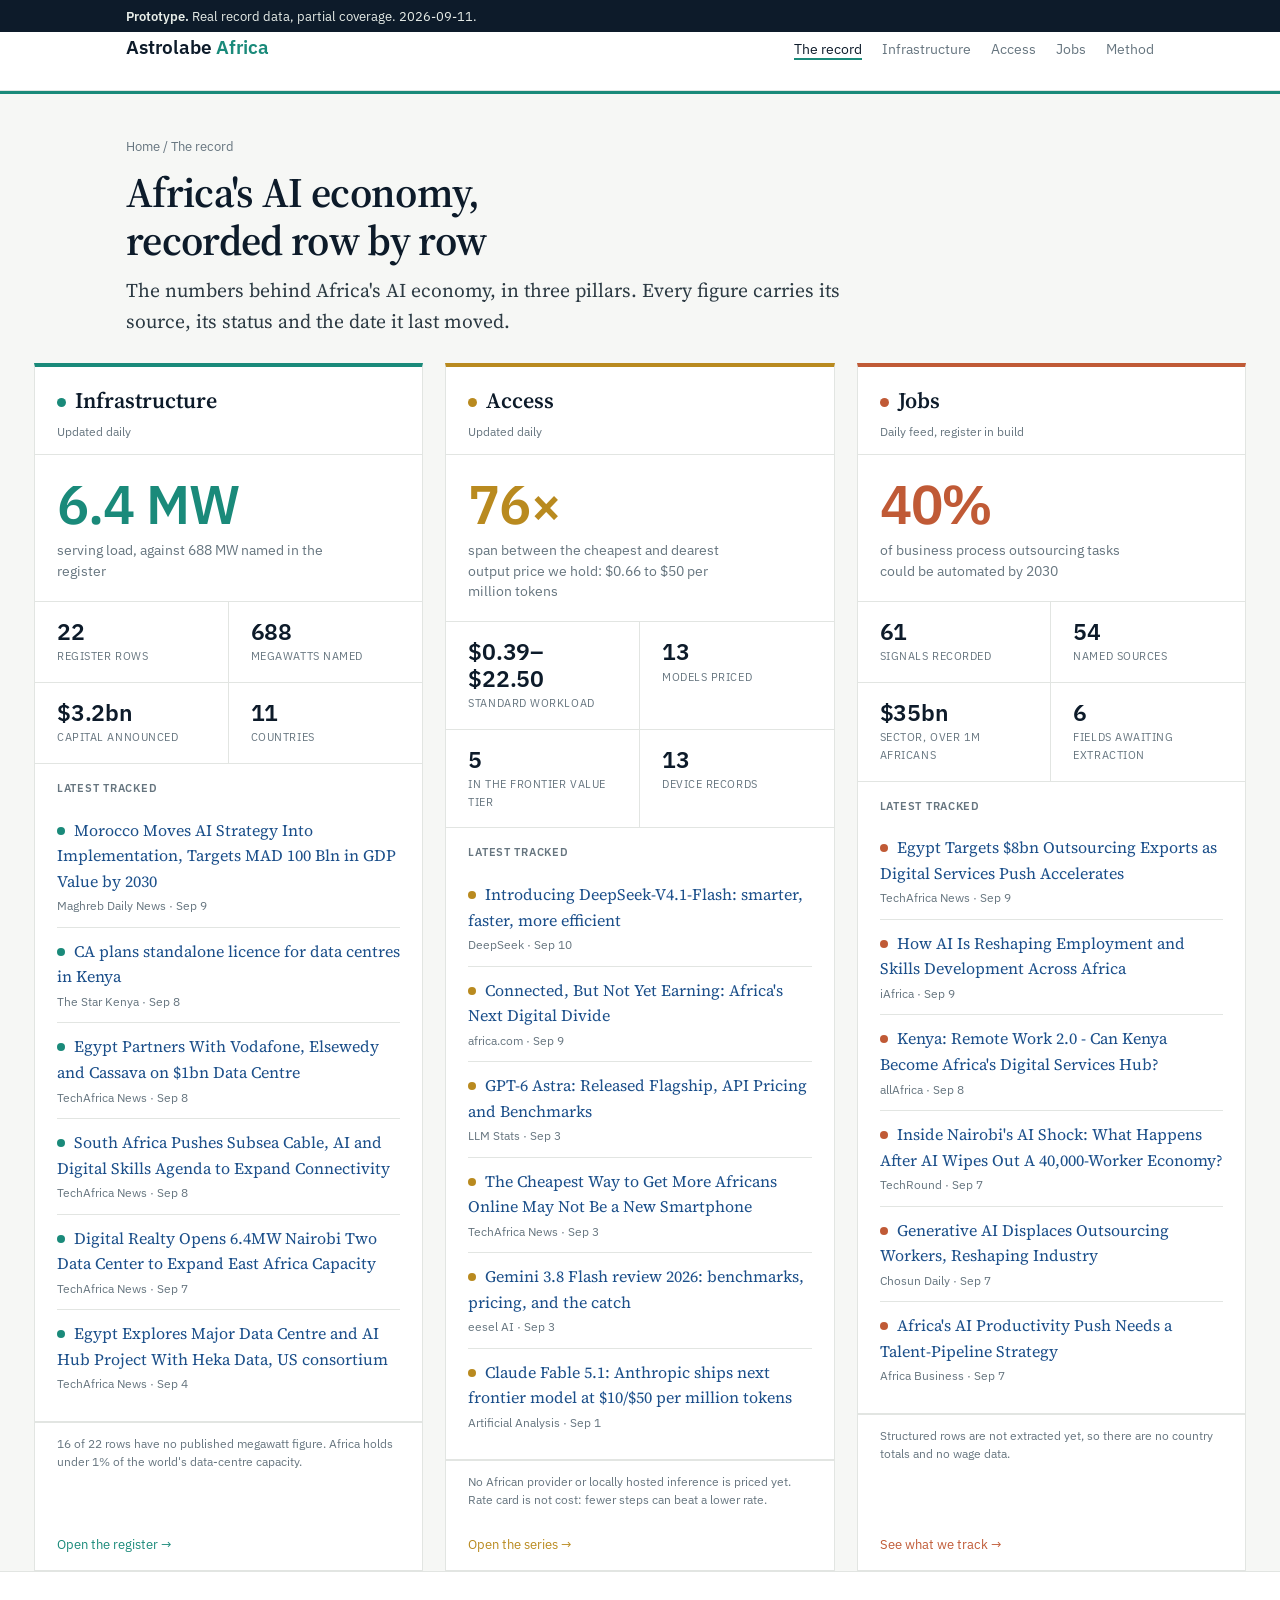
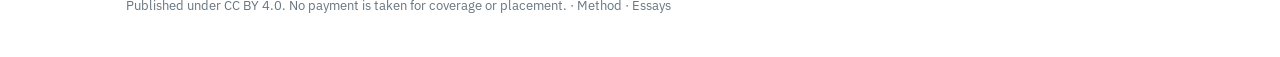
==== commit b1514d66: "Whole site in the shareable-chart system Home (monitoring index), Infrastructure, Access, Jobs, Meth" ====
--- a/index.html
+++ b/index.html
@@ -19,7 +19,7 @@
 <header class="title"><div class="wrap">
   <div class="crumb"><a href="index.html">Home</a> / The record</div>
   <h1>Africa&#x27;s AI economy, recorded row by row</h1>
-  <p class="standfirst">Every figure we hold on infrastructure, access and jobs, with its source, its status and the date it last moved. Published as data first: charts and spreadsheets to download, embed and cite.</p>
+  <p class="standfirst">The numbers behind Africa's AI economy, in three pillars. Every figure carries its source, its status and the date it last moved.</p>
 </div></header>
 <div class="wrap wide-layout">
     <div class="cols3">
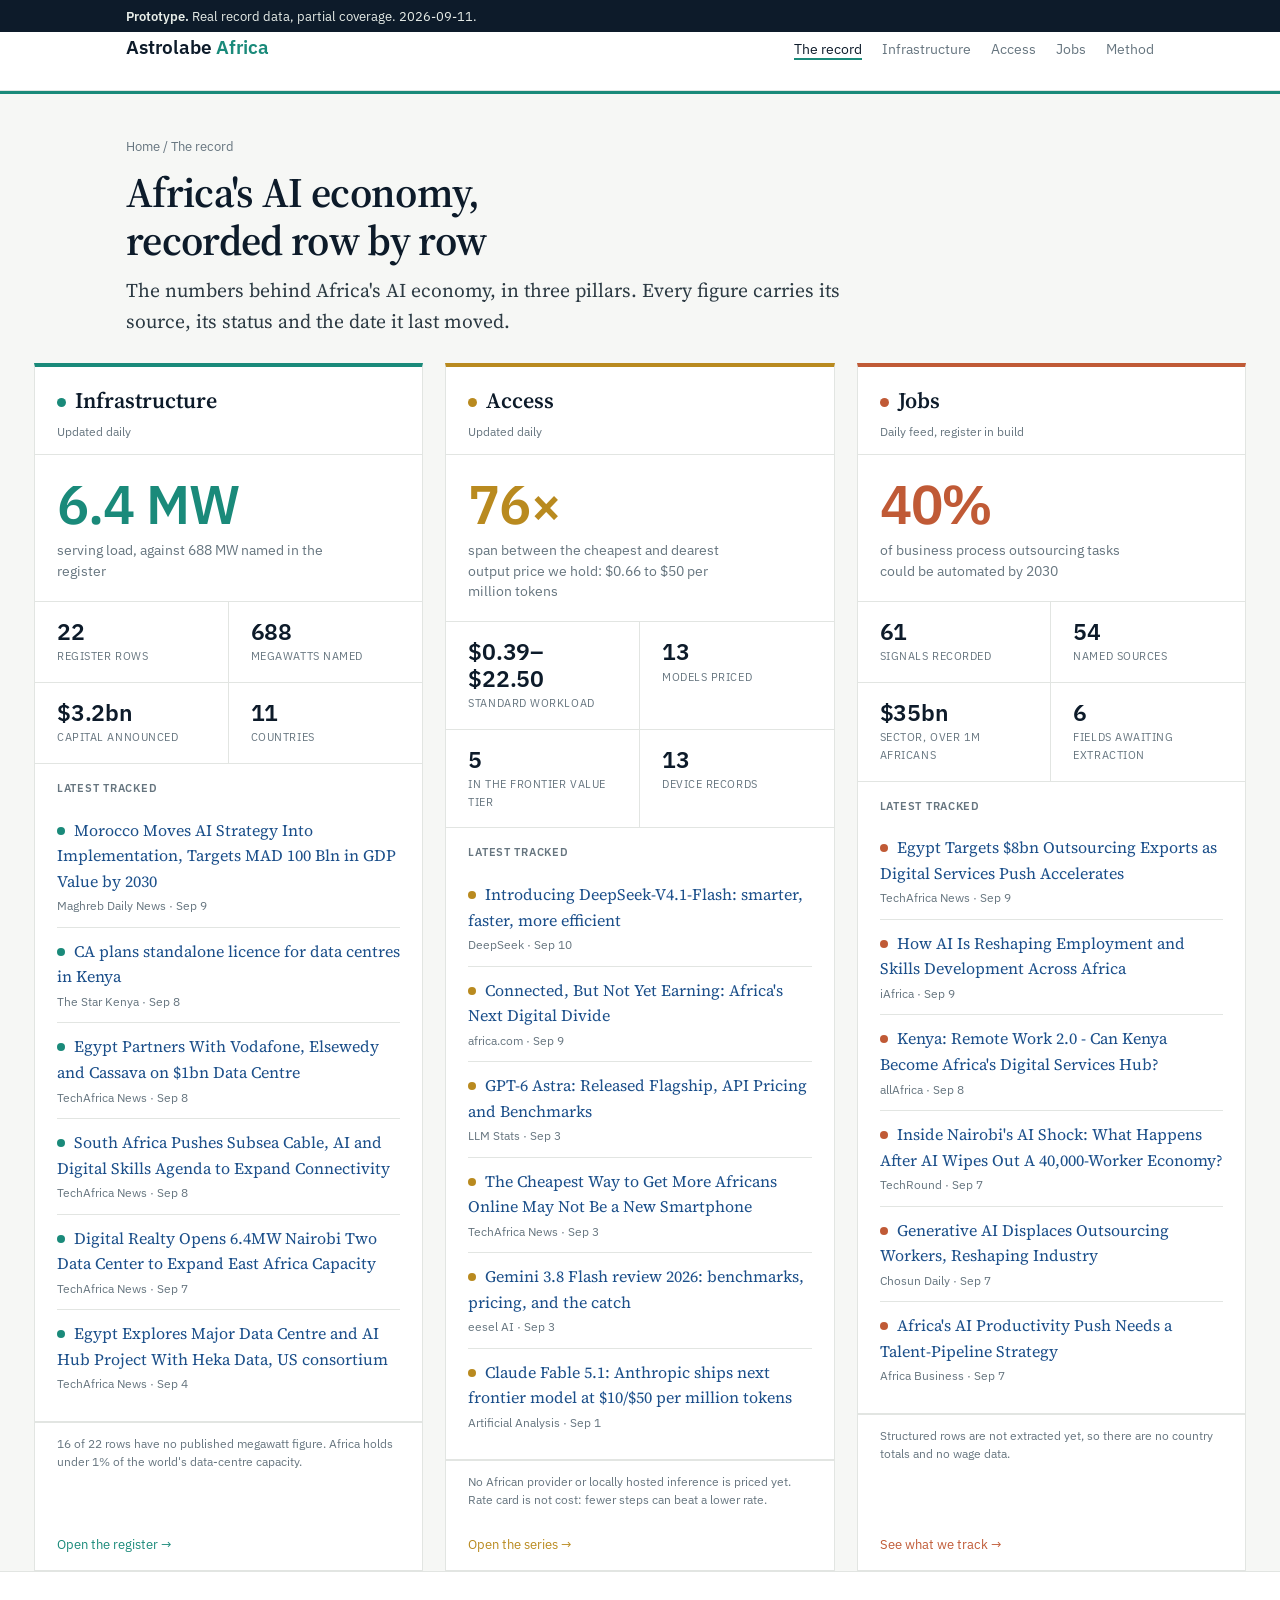
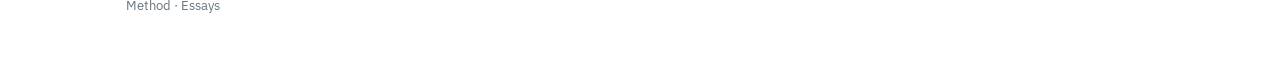
==== commit 3fb16b9b: "Whole site in the shareable-chart system Home (monitoring index), Infrastructure, Access, Jobs, Meth" ====
--- a/index.html
+++ b/index.html
@@ -75,8 +75,7 @@
     <a class="col-go" href="jobs.html">See what we track &rarr;</a>
   </div></div></div>
 <footer><div class="wrap">
-  Published under CC BY 4.0. No payment is taken for coverage or placement.
-  · <a href="method.html">Method</a> · <a href="analysis.html">Essays</a>
+  <a href="method.html">Method</a> &middot; <a href="analysis.html">Essays</a>
 </div></footer>
 </body>
 </html>
